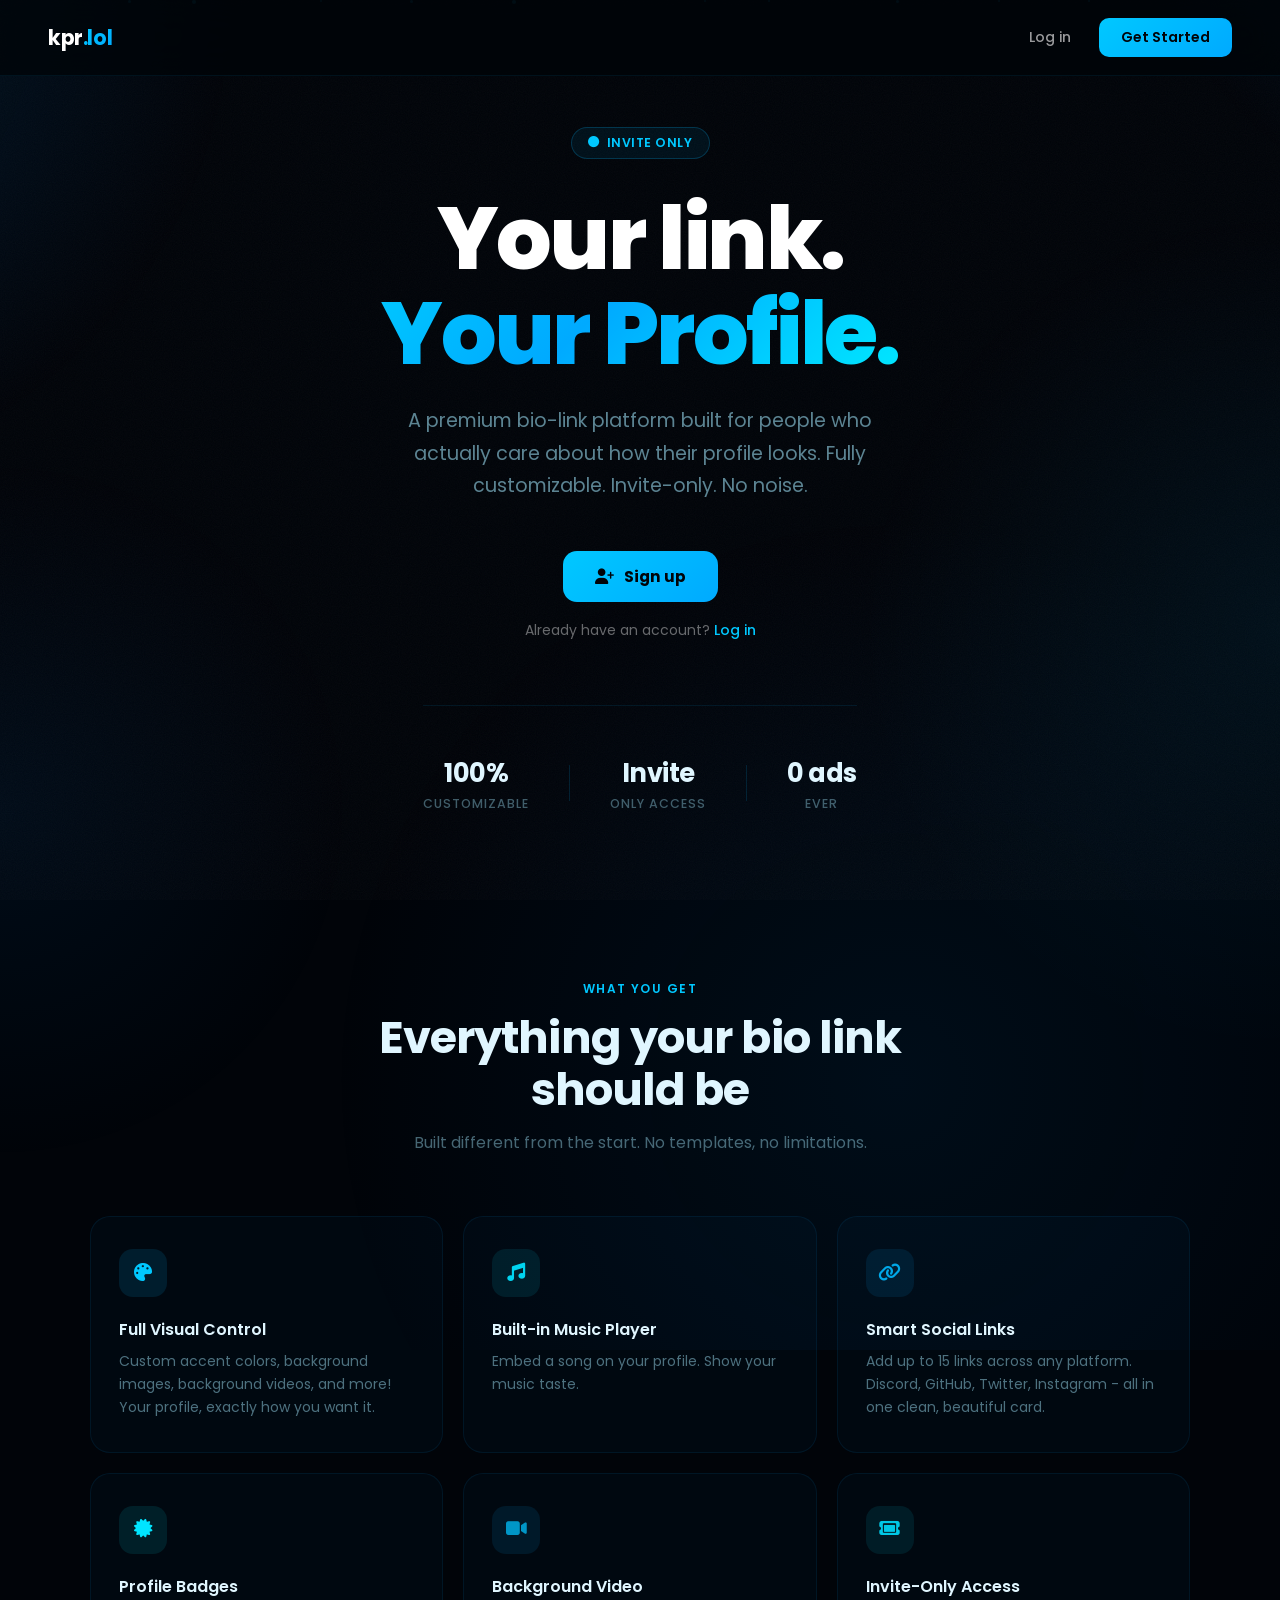
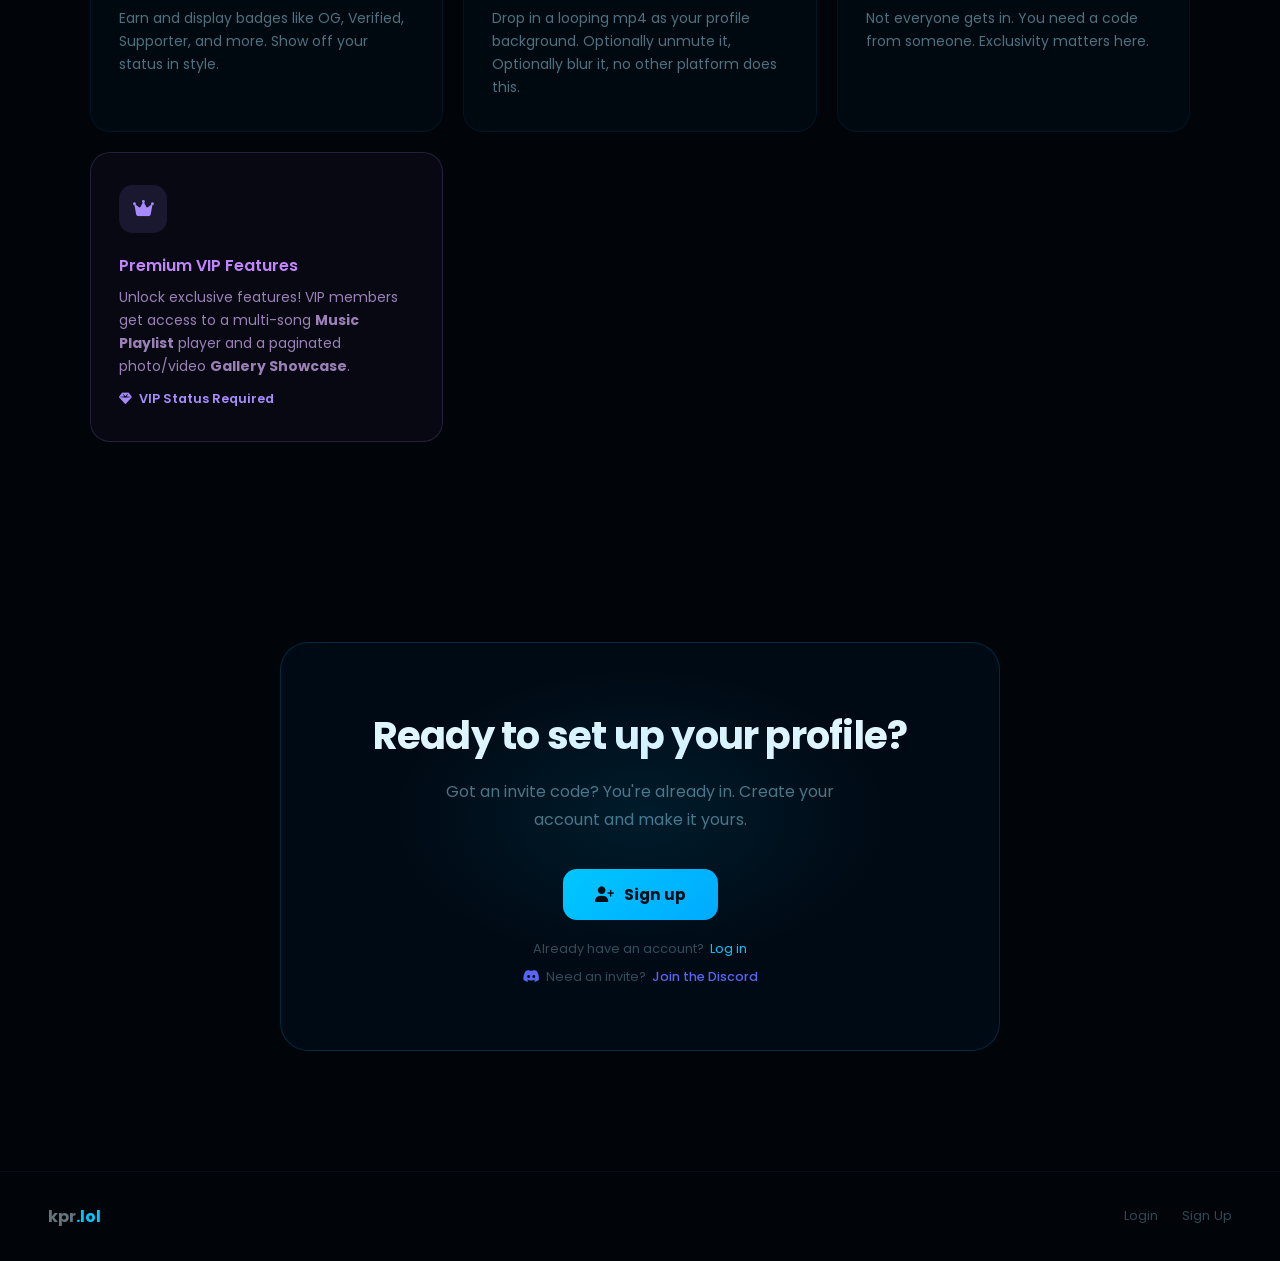
==== index.html @ 6170c0e1 "update frontend" ====
<!DOCTYPE html>
<html lang="en">
<head>
  <meta charset="UTF-8" />
  <meta name="viewport" content="width=device-width, initial-scale=1.0" />
  <title>kpr.lol — your link, your vibe</title>
  <meta name="description" content="kpr.lol — a premium invite-only bio-link platform. Your profile, your way." />
  <meta name="theme-color" content="#010409" />
  <meta property="og:title" content="kpr.lol — your link, your vibe" />
  <meta property="og:description" content="A premium invite-only bio-link platform. Your profile, your way." />
  <meta property="og:image" content="/signal.png" />
  <meta property="og:type" content="website" />
  <meta property="og:url" content="https://kpr.lol" />
  <meta name="twitter:card" content="summary_large_image" />

  <link rel="preconnect" href="https://fonts.googleapis.com" />
  <link rel="preconnect" href="https://fonts.gstatic.com" crossorigin />
  <link href="https://fonts.googleapis.com/css2?family=Poppins:wght@300;400;500;600;700;800&display=swap" rel="stylesheet" />
  <link rel="stylesheet" href="https://cdnjs.cloudflare.com/ajax/libs/font-awesome/6.5.0/css/all.min.css" />
  <link rel="icon" type="image/png" href="/favicon.png" />

  <style>
    *, *::before, *::after { margin: 0; padding: 0; box-sizing: border-box; }
    html { scroll-behavior: smooth; }

    body {
      font-family: 'Poppins', sans-serif;
      background: #010409;
      color: #9dc4d8;
      min-height: 100vh;
      overflow-x: hidden;
      -webkit-font-smoothing: antialiased;
    }

    /* ── BG ─────────────────────────────── */
    .bg-layer {
      position: fixed; inset: 0; z-index: 0; pointer-events: none;
    }
    .bg-layer::before {
      content: '';
      position: absolute; top: -50%; left: -50%; width: 200%; height: 200%;
      background:
        radial-gradient(ellipse 700px 700px at 15% 25%, rgba(0,80,140,0.28) 0%, transparent 70%),
        radial-gradient(ellipse 600px 600px at 85% 15%, rgba(0,120,200,0.18) 0%, transparent 70%),
        radial-gradient(ellipse 800px 800px at 60% 85%, rgba(0,50,90,0.20) 0%, transparent 70%),
        radial-gradient(ellipse 500px 500px at 5%  80%, rgba(0,160,220,0.10) 0%, transparent 70%);
      animation: meshDrift 20s ease-in-out infinite alternate;
    }
    .bg-layer::after {
      content: '';
      position: absolute; top: -50%; left: -50%; width: 200%; height: 200%;
      background:
        radial-gradient(ellipse 600px 600px at 75% 60%, rgba(0,180,255,0.07) 0%, transparent 70%),
        radial-gradient(ellipse 500px 500px at 25% 70%, rgba(0,100,180,0.09) 0%, transparent 70%);
      animation: meshDrift 25s ease-in-out infinite alternate-reverse;
    }
    @keyframes meshDrift {
      0%   { transform: translate(0,0) rotate(0deg); }
      33%  { transform: translate(3%,-2%) rotate(1deg); }
      66%  { transform: translate(-2%,3%) rotate(-1deg); }
      100% { transform: translate(1%,-1%) rotate(0.5deg); }
    }

    .bg-noise {
      position: fixed; inset: 0; z-index: 0; opacity: 0.035; pointer-events: none;
      background-image: url("data:image/svg+xml,%3Csvg viewBox='0 0 256 256' xmlns='http://www.w3.org/2000/svg'%3E%3Cfilter id='n'%3E%3CfeTurbulence type='fractalNoise' baseFrequency='0.9' numOctaves='4' stitchTiles='stitch'/%3E%3C/filter%3E%3Crect width='100%25' height='100%25' filter='url(%23n)'/%3E%3C/svg%3E");
      background-size: 256px 256px;
    }

    .particles { position: fixed; inset: 0; z-index: 0; pointer-events: none; overflow: hidden; }
    .particle {
      position: absolute; border-radius: 50%;
      background: rgba(0,200,255,0.4);
      animation: floatUp linear infinite;
    }
    .particle:nth-child(1)  { width:3px; height:3px; left:10%; animation-duration:18s; animation-delay:0s; }
    .particle:nth-child(2)  { width:2px; height:2px; left:25%; animation-duration:22s; animation-delay:-4s; }
    .particle:nth-child(3)  { width:4px; height:4px; left:40%; animation-duration:16s; animation-delay:-8s; }
    .particle:nth-child(4)  { width:2px; height:2px; left:55%; animation-duration:20s; animation-delay:-2s; }
    .particle:nth-child(5)  { width:3px; height:3px; left:70%; animation-duration:24s; animation-delay:-6s; }
    .particle:nth-child(6)  { width:2px; height:2px; left:85%; animation-duration:19s; animation-delay:-10s; }
    .particle:nth-child(7)  { width:4px; height:4px; left:15%; animation-duration:21s; animation-delay:-14s; }
    .particle:nth-child(8)  { width:2px; height:2px; left:60%; animation-duration:17s; animation-delay:-3s; }
    .particle:nth-child(9)  { width:3px; height:3px; left:32%; animation-duration:23s; animation-delay:-7s; }
    .particle:nth-child(10) { width:2px; height:2px; left:78%; animation-duration:26s; animation-delay:-11s; }
    @keyframes floatUp {
      0%   { transform:translateY(110vh) scale(0); opacity:0; }
      5%   { opacity:1; }
      95%  { opacity:1; }
      100% { transform:translateY(-10vh) scale(1.2); opacity:0; }
    }

    /* ── Nav ─────────────────────────────── */
    nav {
      position: fixed; top:0; left:0; right:0; z-index:100;
      display: flex; align-items: center; justify-content: space-between;
      padding: 18px 48px;
      background: rgba(1,4,9,0.75);
      backdrop-filter: blur(20px); -webkit-backdrop-filter: blur(20px);
      border-bottom: 1px solid rgba(0,180,255,0.08);
    }
    .nav-brand {
      font-size: 1.3rem; font-weight: 700; color: #fff;
      text-decoration: none; letter-spacing: -0.02em;
    }
    .nav-brand span {
      background: linear-gradient(135deg,#00c8ff,#0af);
      -webkit-background-clip: text; -webkit-text-fill-color: transparent; background-clip: text;
    }
    .nav-actions { display:flex; align-items:center; gap:12px; }
    .nav-link {
      font-size:0.875rem; font-weight:500; color:rgba(255,255,255,0.6);
      text-decoration:none; padding:8px 16px; border-radius:10px;
      transition:color 0.2s,background 0.2s;
    }
    .nav-link:hover { color:#fff; background:rgba(255,255,255,0.07); }
    .nav-btn {
      font-size:0.875rem; font-weight:600; color:#010409; text-decoration:none;
      padding:9px 22px; border-radius:10px;
      background:linear-gradient(135deg,#00c8ff,#0af);
      transition:opacity 0.15s;
    }
    .nav-btn:hover { opacity:0.8; }

    /* ── Hero ─────────────────────────────── */
    main { position:relative; z-index:1; }
    .hero {
      min-height: 100vh;
      display: flex; flex-direction: column; align-items: center; justify-content: center;
      text-align: center; padding: 120px 24px 80px;
    }
    .hero-badge {
      display:inline-flex; align-items:center; gap:8px;
      background:rgba(0,180,255,0.07); border:1px solid rgba(0,180,255,0.22);
      border-radius:100px; padding:6px 16px;
      font-size:0.78rem; font-weight:600; color:#00c8ff;
      letter-spacing:0.04em; text-transform:uppercase;
      margin-bottom:32px;
    }
    .hero-badge i { font-size:0.7rem; }

    .hero-title {
      font-size:clamp(2.8rem,7vw,5.5rem); font-weight:800; line-height:1.08;
      letter-spacing:-0.03em; color:#fff; margin-bottom:24px;
    }
    .hero-title .grad {
      background:linear-gradient(135deg,#00c8ff 0%,#0af 40%,#00eaff 100%);
      -webkit-background-clip:text; -webkit-text-fill-color:transparent; background-clip:text;
    }
    .hero-sub {
      font-size:clamp(1rem,2.5vw,1.2rem); color:rgba(140,200,220,0.65);
      max-width:540px; line-height:1.7; margin-bottom:48px;
    }
    .hero-actions {
      display:flex; align-items:center; gap:14px; flex-wrap:wrap; justify-content:center;
    }
    .btn-primary {
      display:inline-flex; align-items:center; gap:10px;
      font-family:'Poppins',sans-serif; font-size:0.95rem; font-weight:700;
      color:#010409; text-decoration:none; padding:14px 32px; border-radius:14px;
      background:linear-gradient(135deg,#00c8ff,#0af);
      transition:opacity 0.15s;
    }
    .btn-primary:hover { opacity:0.85; }
    .btn-secondary {
      display:inline-flex; align-items:center; gap:10px;
      font-family:'Poppins',sans-serif; font-size:0.95rem; font-weight:500;
      color:rgba(255,255,255,0.75); text-decoration:none; padding:14px 28px; border-radius:14px;
      background:rgba(255,255,255,0.06); border:1px solid rgba(255,255,255,0.1);
      transition:background 0.2s,color 0.2s,transform 0.2s;
    }
    .btn-secondary:hover { background:rgba(255,255,255,0.1); color:#fff; transform:translateY(-2px); }

    .hero-login-link {
      margin-top:18px;
      font-size:0.875rem;
      color:rgba(255,255,255,0.4);
    }
    .hero-login-link a {
      color:#00c8ff;
      text-decoration:none;
      font-weight:500;
      transition:color 0.2s;
    }
    .hero-login-link a:hover { color:#00eaff; }

    .hero-stats {
      display:flex; align-items:center; gap:40px;
      margin-top:64px; padding-top:48px;
      border-top:1px solid rgba(0,180,255,0.1);
    }
    .stat { text-align:center; }
    .stat-value { font-size:1.6rem; font-weight:700; color:#e0f6ff; letter-spacing:-0.02em; }
    .stat-label { font-size:0.78rem; color:rgba(140,200,220,0.45); margin-top:2px; font-weight:500; text-transform:uppercase; letter-spacing:0.08em; }
    .stat-sep { width:1px; height:36px; background:rgba(0,180,255,0.15); }

    /* ── Features ─────────────────────────── */
    .features { padding:80px 24px 120px; }
    .section-label { text-align:center; font-size:0.75rem; font-weight:600; color:#00c8ff; letter-spacing:0.12em; text-transform:uppercase; margin-bottom:14px; }
    .section-title { text-align:center; font-size:clamp(1.8rem,4vw,2.8rem); font-weight:700; color:#e0f6ff; letter-spacing:-0.02em; margin-bottom:14px; line-height:1.15; }
    .section-sub { text-align:center; font-size:1rem; color:rgba(140,200,220,0.5); max-width:480px; margin:0 auto 60px; line-height:1.7; }
    .features-grid { display:grid; grid-template-columns:repeat(auto-fit,minmax(280px,1fr)); gap:20px; max-width:1100px; margin:0 auto; }
    .feature-card {
      background:rgba(0,120,200,0.04); border:1px solid rgba(0,150,220,0.1);
      border-radius:20px; padding:32px 28px;
      transition:background 0.25s,border-color 0.25s,transform 0.25s;
      position:relative; overflow:hidden;
    }
    .feature-card::before {
      content:''; position:absolute; top:0; left:0; right:0; height:1px;
      background:linear-gradient(90deg,transparent,rgba(0,200,255,0.3),transparent);
      opacity:0; transition:opacity 0.3s;
    }
    .feature-card:hover { background:rgba(0,150,220,0.08); border-color:rgba(0,200,255,0.2); transform:translateY(-4px); }
    .feature-card:hover::before { opacity:1; }
    .feature-icon { width:48px; height:48px; border-radius:14px; display:flex; align-items:center; justify-content:center; font-size:1.15rem; margin-bottom:20px; }
    .feature-title { font-size:1rem; font-weight:600; color:#fff; margin-bottom:8px; }
    .feature-title { font-size:1rem; font-weight:600; color:#e0f6ff; margin-bottom:8px; }
    .feature-desc { font-size:0.875rem; color:rgba(140,200,220,0.55); line-height:1.65; }

    /* VIP Card styling */
    .feature-card.vip-card {
      background: rgba(167,139,250,0.04);
      border-color: rgba(167,139,250,0.18);
    }
    .feature-card.vip-card::before {
      background: linear-gradient(90deg,transparent,rgba(167,139,250,0.4),transparent);
    }
    .feature-card.vip-card:hover {
      background: rgba(167,139,250,0.08);
      border-color: rgba(167,139,250,0.35);
    }

    /* ── CTA ──────────────────────────────── */
    .cta-section { padding:80px 24px 120px; }
    .cta-card {
      max-width:720px; margin:0 auto;
      background:rgba(0,120,200,0.06); border:1px solid rgba(0,180,255,0.18);
      border-radius:28px; padding:64px 48px; text-align:center; position:relative; overflow:hidden;
    }
    .cta-glow {
      position:absolute; top:50%; left:50%; transform:translate(-50%,-60%);
      width:500px; height:300px;
      background:radial-gradient(ellipse,rgba(0,180,255,0.10) 0%,transparent 70%);
      pointer-events:none;
    }
    .cta-title { font-size:clamp(1.6rem,4vw,2.4rem); font-weight:700; color:#e0f6ff; margin-bottom:14px; letter-spacing:-0.02em; }
    .cta-sub { font-size:1rem; color:rgba(140,200,220,0.55); line-height:1.7; margin-bottom:36px; max-width:420px; margin-left:auto; margin-right:auto; }
    .cta-actions { display:flex; gap:12px; justify-content:center; flex-wrap:wrap; }
    .cta-note { margin-top:20px; font-size:0.8rem; color:rgba(140,200,220,0.35); display:flex; align-items:center; justify-content:center; gap:6px; }

    /* ── Footer ───────────────────────────── */
    footer {
      position:relative; z-index:1;
      border-top:1px solid rgba(0,180,255,0.08); padding:32px 48px;
      display:flex; align-items:center; justify-content:space-between; flex-wrap:wrap; gap:16px;
    }
    .footer-brand { font-size:1rem; font-weight:700; color:rgba(200,230,240,0.5); text-decoration:none; }
    .footer-brand span { color:#00c8ff; }
    .footer-links { display:flex; gap:24px; }
    .footer-links a { font-size:0.82rem; color:rgba(140,200,220,0.35); text-decoration:none; transition:color 0.2s; }
    .footer-links a:hover { color:#00c8ff; }

    /* ── Animations ───────────────────────── */
    .animate-in { opacity:1; transform:none; }
    .animate-in.visible { opacity:1; transform:none; }

    /* ── Responsive ───────────────────────── */
    @media (max-width:640px) {
      nav { padding:16px 20px; }
      .nav-brand { font-size:1.1rem; }
      .hero-stats { gap:24px; }
      .cta-card { padding:40px 24px; }
      footer { padding:24px 20px; }
    }
    @media (max-width:480px) {
      .hero-stats { flex-direction:column; gap:16px; }
      .stat-sep { width:60px; height:1px; }
    }
  </style>
  <link rel="icon" type="image/png" href="/favicon.png" />
</head>
<body>

  <div class="bg-layer"></div>
  <div class="bg-noise"></div>
  <div class="particles">
    <div class="particle"></div><div class="particle"></div><div class="particle"></div>
    <div class="particle"></div><div class="particle"></div><div class="particle"></div>
    <div class="particle"></div><div class="particle"></div><div class="particle"></div>
    <div class="particle"></div>
  </div>

  <nav>
    <a href="/" class="nav-brand">kpr<span>.lol</span></a>
    <div class="nav-actions">
      <a href="/login" class="nav-link" id="nav-login">Log in</a>
      <a href="/signup" class="nav-btn" id="nav-signup">Get Started</a>
    </div>
  </nav>

  <main>
    <!-- Hero -->
    <section class="hero">
      <div class="hero-badge">
        <i class="fas fa-circle"></i>
        Invite only
      </div>

      <h1 class="hero-title">
        Your link.<br/>
        <span class="grad">Your Profile.</span>
      </h1>

      <p class="hero-sub">
        A premium bio-link platform built for people who actually care about how their profile looks. Fully customizable. Invite-only. No noise.
      </p>

      <div class="hero-actions">
        <a href="/signup" class="btn-primary" id="hero-cta-main">
          <i class="fas fa-user-plus"></i>
          Sign up
        </a>
      </div>
      <p class="hero-login-link">Already have an account? <a href="/login" id="hero-cta-sub">Log in</a></p>

      <div class="hero-stats">
        <div class="stat">
          <div class="stat-value">100%</div>
          <div class="stat-label">Customizable</div>
        </div>
        <div class="stat-sep"></div>
        <div class="stat">
          <div class="stat-value">Invite</div>
          <div class="stat-label">Only access</div>
        </div>
        <div class="stat-sep"></div>
        <div class="stat">
          <div class="stat-value">0 ads</div>
          <div class="stat-label">Ever</div>
        </div>
      </div>
    </section>

    <!-- Features -->
    <section class="features">
      <p class="section-label animate-in">What you get</p>
      <h2 class="section-title animate-in">Everything your bio link<br/>should be</h2>
      <p class="section-sub animate-in">Built different from the start. No templates, no limitations.</p>

      <div class="features-grid">
        <div class="feature-card animate-in">
          <div class="feature-icon" style="background:rgba(0,180,255,0.12);">
            <i class="fas fa-palette" style="color:#00c8ff;"></i>
          </div>
          <div class="feature-title">Full Visual Control</div>
          <div class="feature-desc">Custom accent colors, background images, background videos, and more! Your profile, exactly how you want it.</div>
        </div>

        <div class="feature-card animate-in">
          <div class="feature-icon" style="background:rgba(0,210,240,0.10);">
            <i class="fas fa-music" style="color:#00d4f0;"></i>
          </div>
          <div class="feature-title">Built-in Music Player</div>
          <div class="feature-desc">Embed a song on your profile. Show your music taste.</div>
        </div>

        <div class="feature-card animate-in">
          <div class="feature-icon" style="background:rgba(0,150,220,0.12);">
            <i class="fas fa-link" style="color:#00a8e8;"></i>
          </div>
          <div class="feature-title">Smart Social Links</div>
          <div class="feature-desc">Add up to 15 links across any platform. Discord, GitHub, Twitter, Instagram - all in one clean, beautiful card.</div>
        </div>

        <div class="feature-card animate-in">
          <div class="feature-icon" style="background:rgba(0,230,255,0.10);">
            <i class="fas fa-certificate" style="color:#00e5ff;"></i>
          </div>
          <div class="feature-title">Profile Badges</div>
          <div class="feature-desc">Earn and display badges like OG, Verified, Supporter, and more. Show off your status in style.</div>
        </div>

        <div class="feature-card animate-in">
          <div class="feature-icon" style="background:rgba(0,120,180,0.15);">
            <i class="fas fa-video" style="color:#0096c7;"></i>
          </div>
          <div class="feature-title">Background Video</div>
          <div class="feature-desc">Drop in a looping mp4 as your profile background. Optionally unmute it, Optionally blur it, no other platform does this.</div>
        </div>

        <div class="feature-card animate-in">
          <div class="feature-icon" style="background:rgba(0,200,230,0.10);">
            <i class="fas fa-ticket" style="color:#00c8e6;"></i>
          </div>
          <div class="feature-title">Invite-Only Access</div>
          <div class="feature-desc">Not everyone gets in. You need a code from someone. Exclusivity matters here.</div>
        </div>

        <div class="feature-card animate-in vip-card">
          <div class="feature-icon" style="background:rgba(167,139,250,0.12);">
            <i class="fas fa-crown" style="color:#a78bfa;"></i>
          </div>
          <div class="feature-title" style="color:#c084fc;">Premium VIP Features</div>
          <div class="feature-desc" style="color:rgba(216,180,254,0.7);">Unlock exclusive features! VIP members get access to a multi-song <strong>Music Playlist</strong> player and a paginated photo/video <strong>Gallery Showcase</strong>. <span style="color:#a78bfa; font-weight:600; display:block; margin-top:10px; font-size:0.8rem;"><i class="fas fa-gem" style="margin-right:4px;"></i> VIP Status Required</span></div>
        </div>
      </div>
    </section>

    <!-- CTA -->
    <section class="cta-section">
      <div class="cta-card animate-in">
        <div class="cta-glow"></div>
        <h2 class="cta-title">Ready to set up your profile?</h2>
        <p class="cta-sub">Got an invite code? You're already in. Create your account and make it yours.</p>
        <div class="cta-actions">
          <a href="/signup" class="btn-primary" id="cta-main">
            <i class="fas fa-user-plus"></i>
            Sign up
          </a>
        </div>
        <p class="cta-note" id="cta-sub-note">
          Already have an account? <a href="/login" id="cta-sub" style="color:#00c8ff;text-decoration:none;">Log in</a>
        </p>
        <p class="cta-note" style="margin-top:10px;">
          <i class="fab fa-discord" style="color:#5865f2;font-size:0.85rem;"></i>
          Need an invite? <a href="https://dsc.gg/kprlol" target="_blank" rel="noopener" style="color:#5865f2;text-decoration:none;font-weight:500;transition:opacity 0.2s;" onmouseover="this.style.opacity='0.75'" onmouseout="this.style.opacity='1'">Join the Discord</a>
        </p>
      </div>
    </section>
  </main>

  <footer>
    <a href="/" class="footer-brand">kpr<span>.lol</span></a>
    <div class="footer-links">
      <a href="/login">Login</a>
      <a href="/signup">Sign Up</a>
    </div>
  </footer>

  <script src="api.js"></script>
  <script>
    // If already logged in, update nav to point to dashboard
    if (typeof API !== 'undefined' && API.isLoggedIn()) {
      document.getElementById('nav-login').style.display = 'none';
      document.getElementById('nav-signup').textContent = 'Go to Dashboard';
      document.getElementById('nav-signup').href = '/dashboard';
    }

    // Scroll-in animation
    const observer = new IntersectionObserver((entries) => {
      entries.forEach((entry, i) => {
        if (entry.isIntersecting) {
          setTimeout(() => entry.target.classList.add('visible'), i * 80);
          observer.unobserve(entry.target);
        }
      });
    }, { threshold: 0.12 });

    document.querySelectorAll('.animate-in').forEach(el => observer.observe(el));
  </script>

</body>
</html>
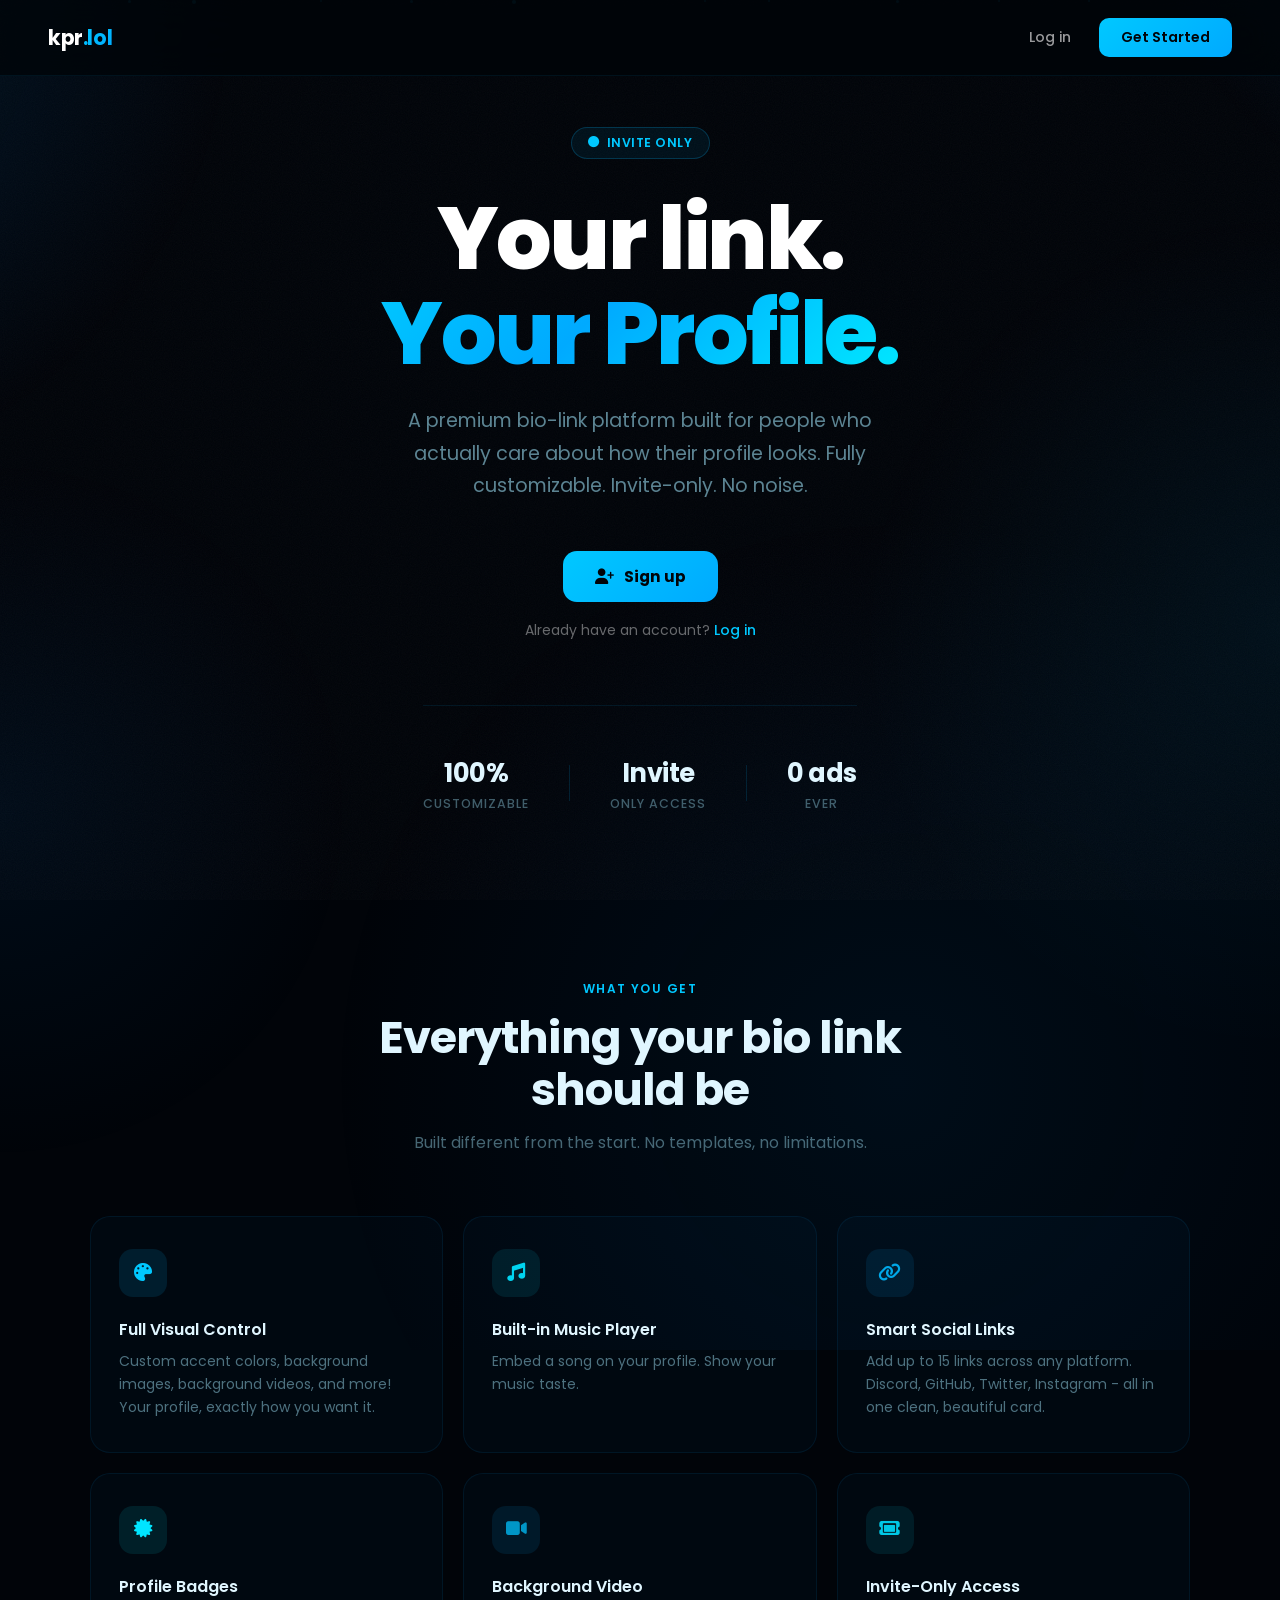
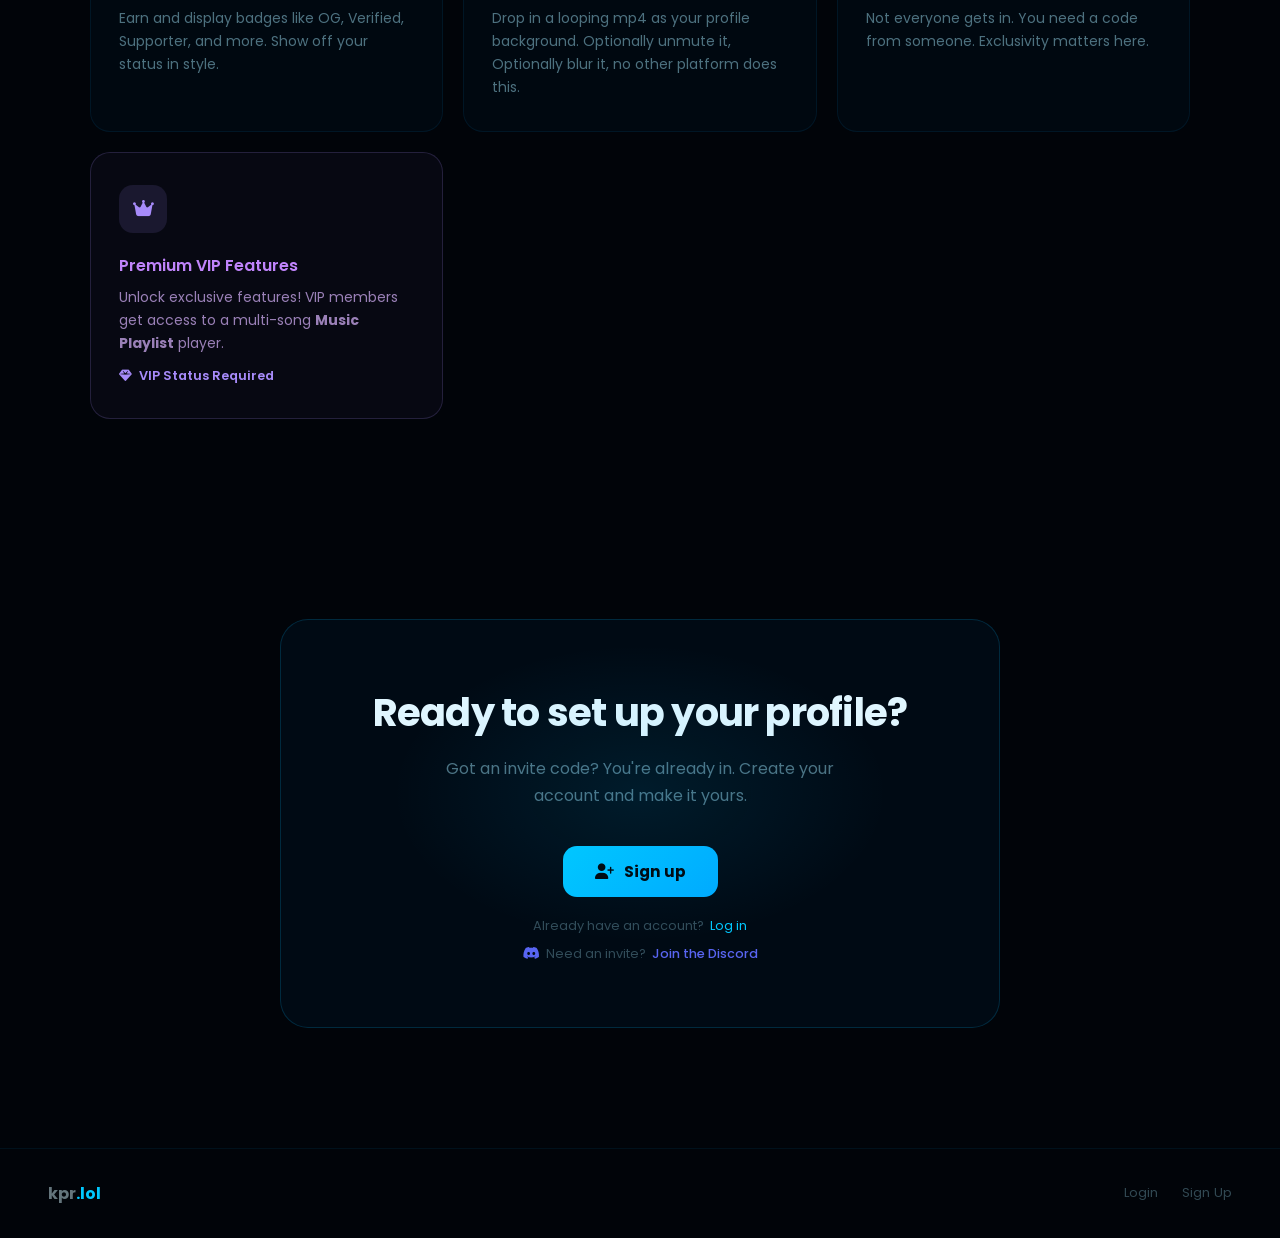
==== commit 4da995ca: "si" ====
--- a/index.html
+++ b/index.html
@@ -402,7 +402,7 @@
             <i class="fas fa-crown" style="color:#a78bfa;"></i>
           </div>
           <div class="feature-title" style="color:#c084fc;">Premium VIP Features</div>
-          <div class="feature-desc" style="color:rgba(216,180,254,0.7);">Unlock exclusive features! VIP members get access to a multi-song <strong>Music Playlist</strong> player and a paginated photo/video <strong>Gallery Showcase</strong>. <span style="color:#a78bfa; font-weight:600; display:block; margin-top:10px; font-size:0.8rem;"><i class="fas fa-gem" style="margin-right:4px;"></i> VIP Status Required</span></div>
+          <div class="feature-desc" style="color:rgba(216,180,254,0.7);">Unlock exclusive features! VIP members get access to a multi-song <strong>Music Playlist</strong> player. <span style="color:#a78bfa; font-weight:600; display:block; margin-top:10px; font-size:0.8rem;"><i class="fas fa-gem" style="margin-right:4px;"></i> VIP Status Required</span></div>
         </div>
       </div>
     </section>
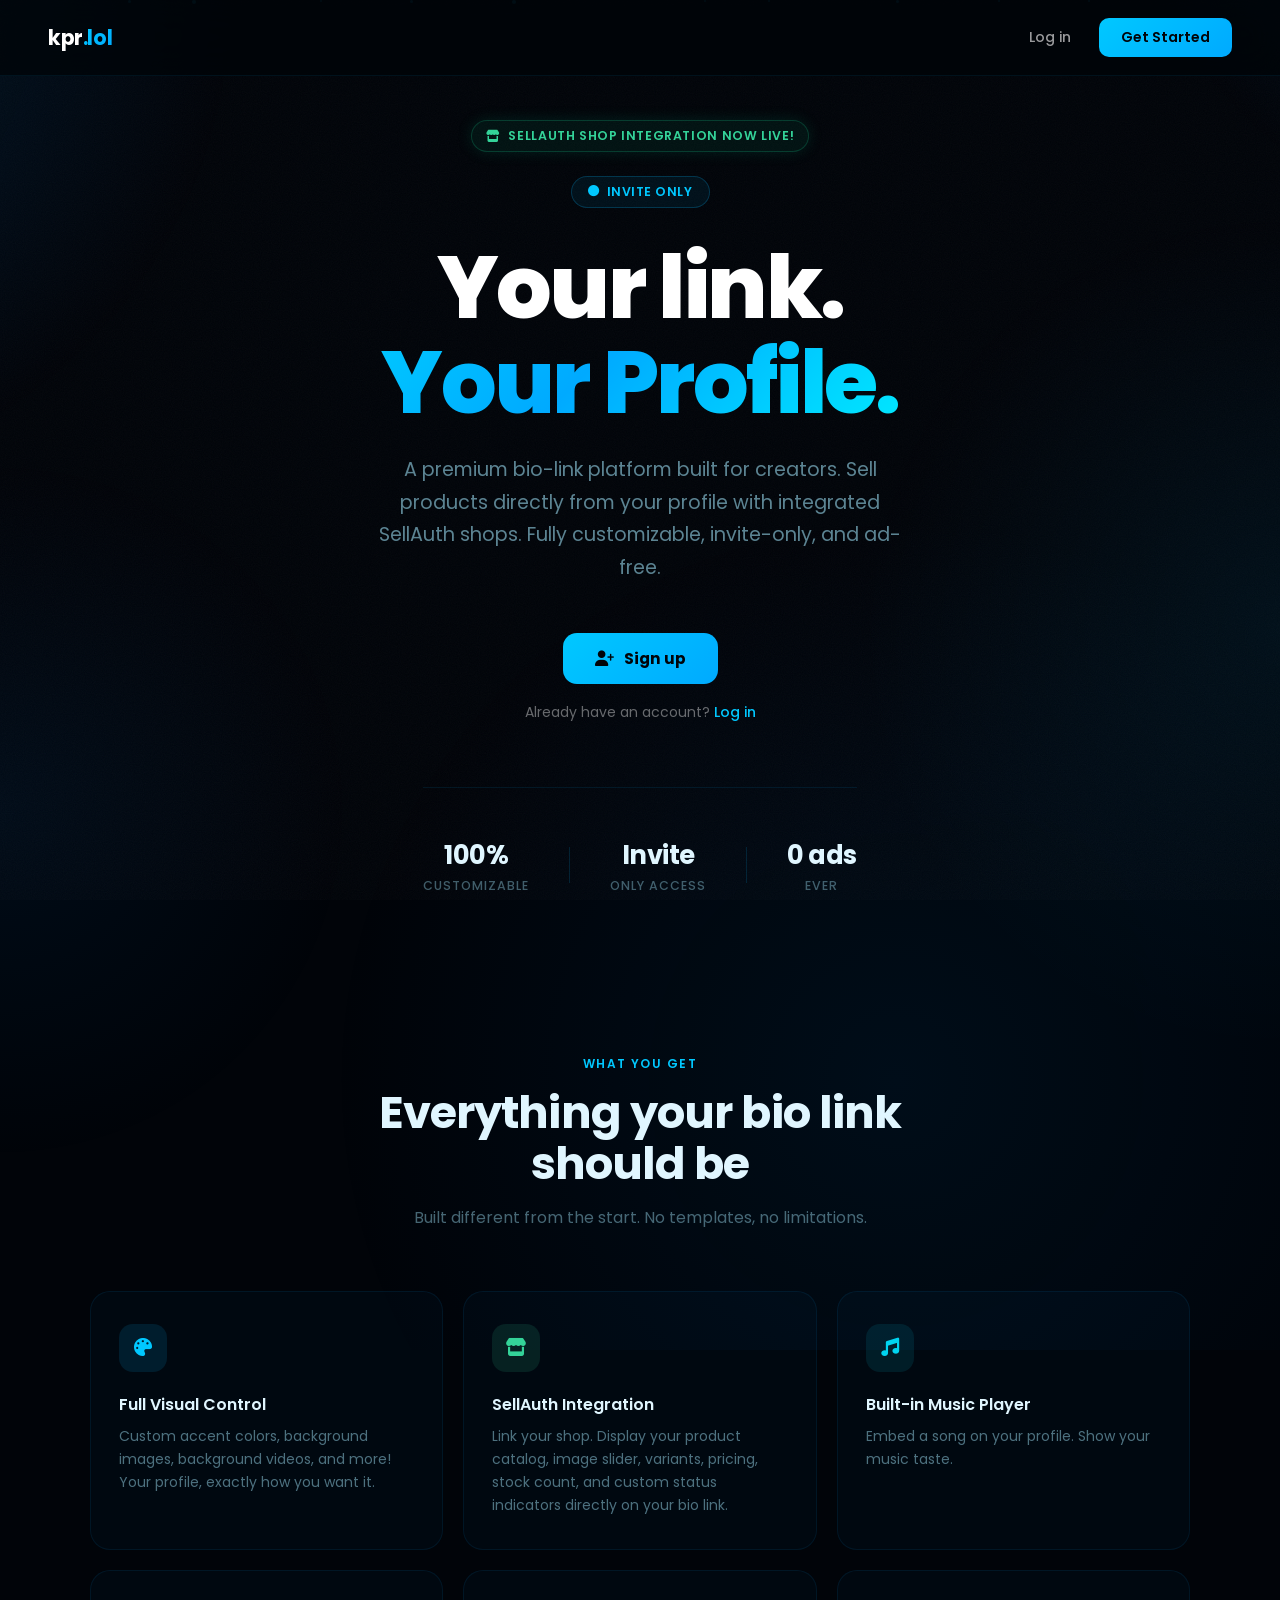
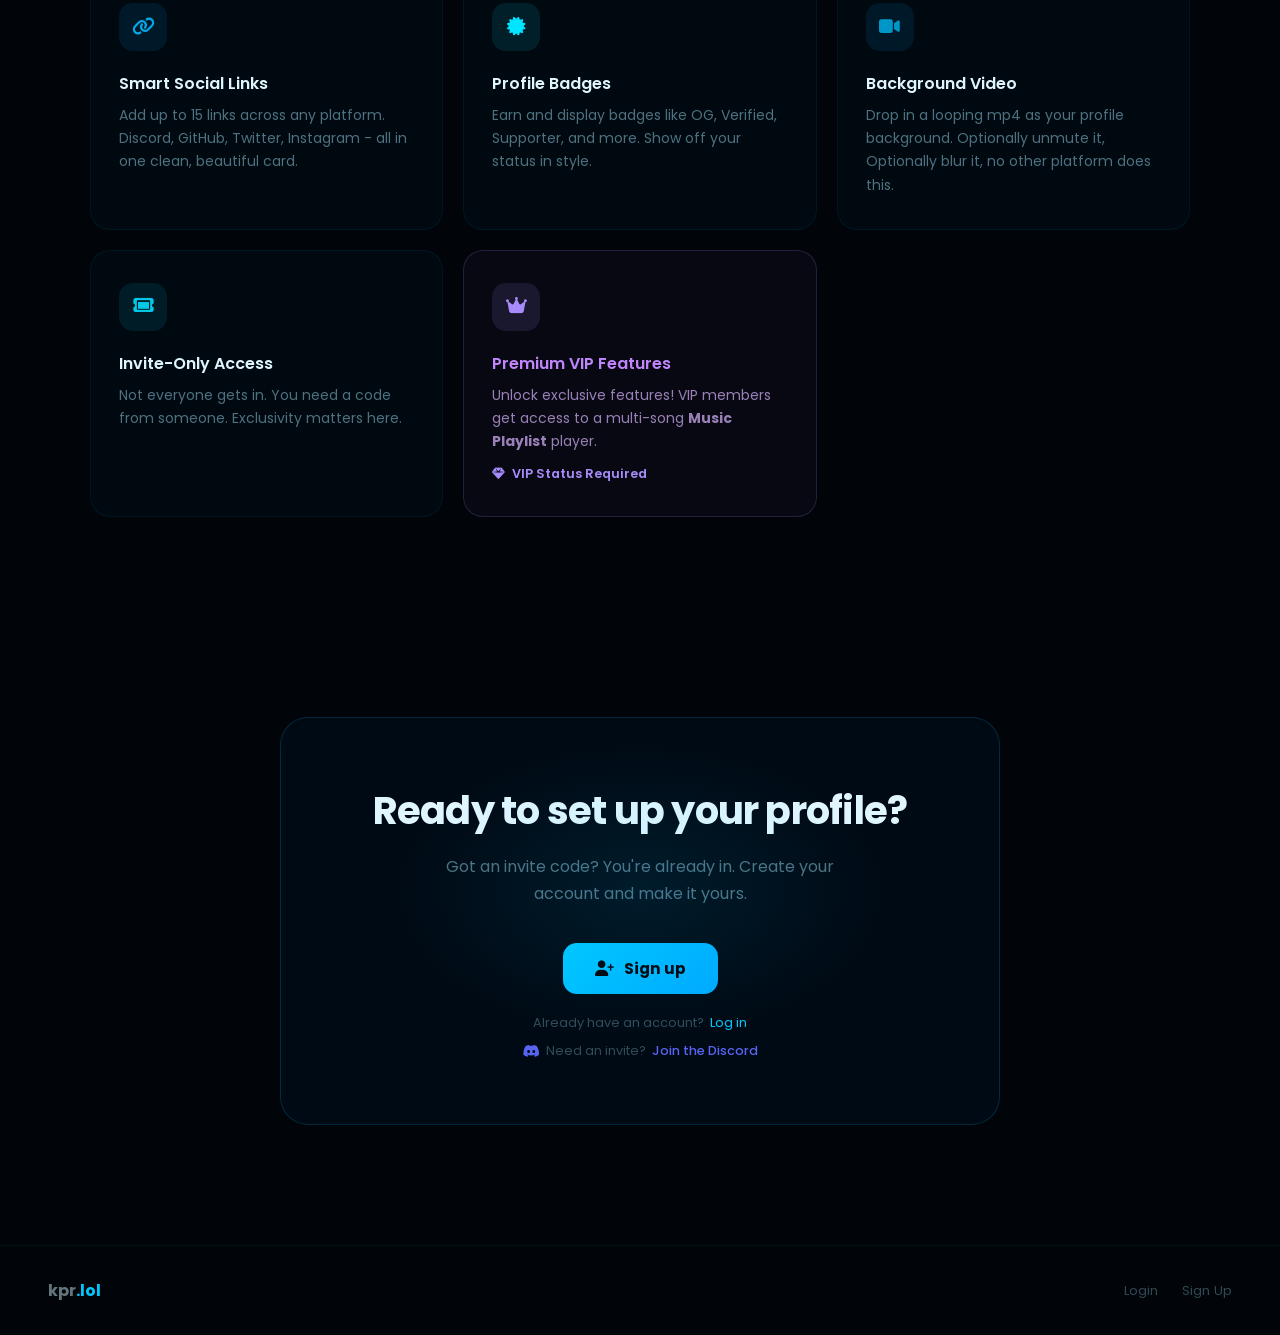
==== commit e8469480: "si" ====
--- a/index.html
+++ b/index.html
@@ -302,6 +302,11 @@
   <main>
     <!-- Hero -->
     <section class="hero">
+      <div style="margin-bottom: 24px; display: inline-flex; align-items: center; gap: 8px; background: rgba(16, 185, 129, 0.08); border: 1px solid rgba(16, 185, 129, 0.25); border-radius: 100px; padding: 6px 14px; font-size: 0.78rem; font-weight: 600; color: #34d399; text-transform: uppercase; letter-spacing: 0.05em; box-shadow: 0 0 15px rgba(16, 185, 129, 0.15);">
+        <i class="fas fa-store" style="font-size: 0.75rem; color: #34d399;"></i>
+        SellAuth shop integration now live!
+      </div>
+
       <div class="hero-badge">
         <i class="fas fa-circle"></i>
         Invite only
@@ -313,7 +318,7 @@
       </h1>
 
       <p class="hero-sub">
-        A premium bio-link platform built for people who actually care about how their profile looks. Fully customizable. Invite-only. No noise.
+        A premium bio-link platform built for creators. Sell products directly from your profile with integrated SellAuth shops. Fully customizable, invite-only, and ad-free.
       </p>
 
       <div class="hero-actions">
@@ -355,6 +360,14 @@
           </div>
           <div class="feature-title">Full Visual Control</div>
           <div class="feature-desc">Custom accent colors, background images, background videos, and more! Your profile, exactly how you want it.</div>
+        </div>
+
+        <div class="feature-card animate-in">
+          <div class="feature-icon" style="background:rgba(52,211,153,0.12);">
+            <i class="fas fa-store" style="color:#34d399;"></i>
+          </div>
+          <div class="feature-title">SellAuth Integration</div>
+          <div class="feature-desc">Link your shop. Display your product catalog, image slider, variants, pricing, stock count, and custom status indicators directly on your bio link.</div>
         </div>
 
         <div class="feature-card animate-in">
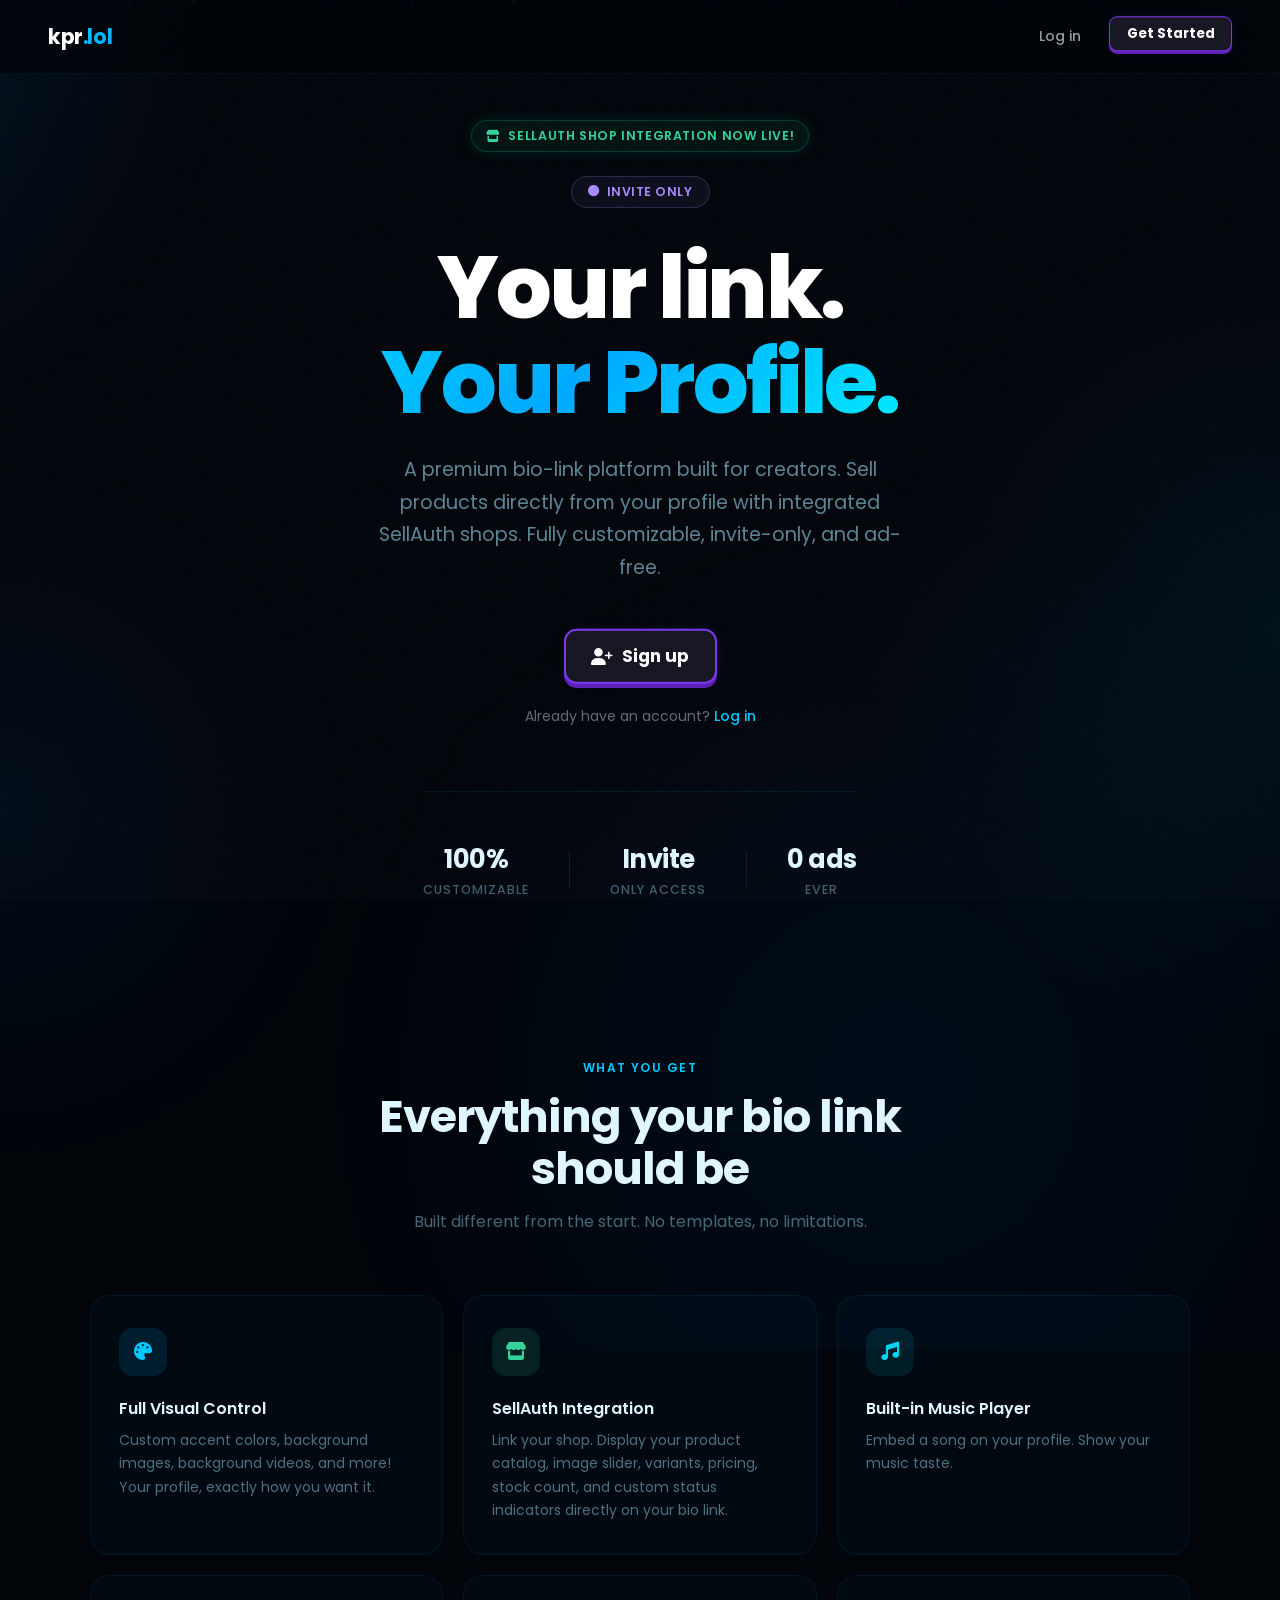
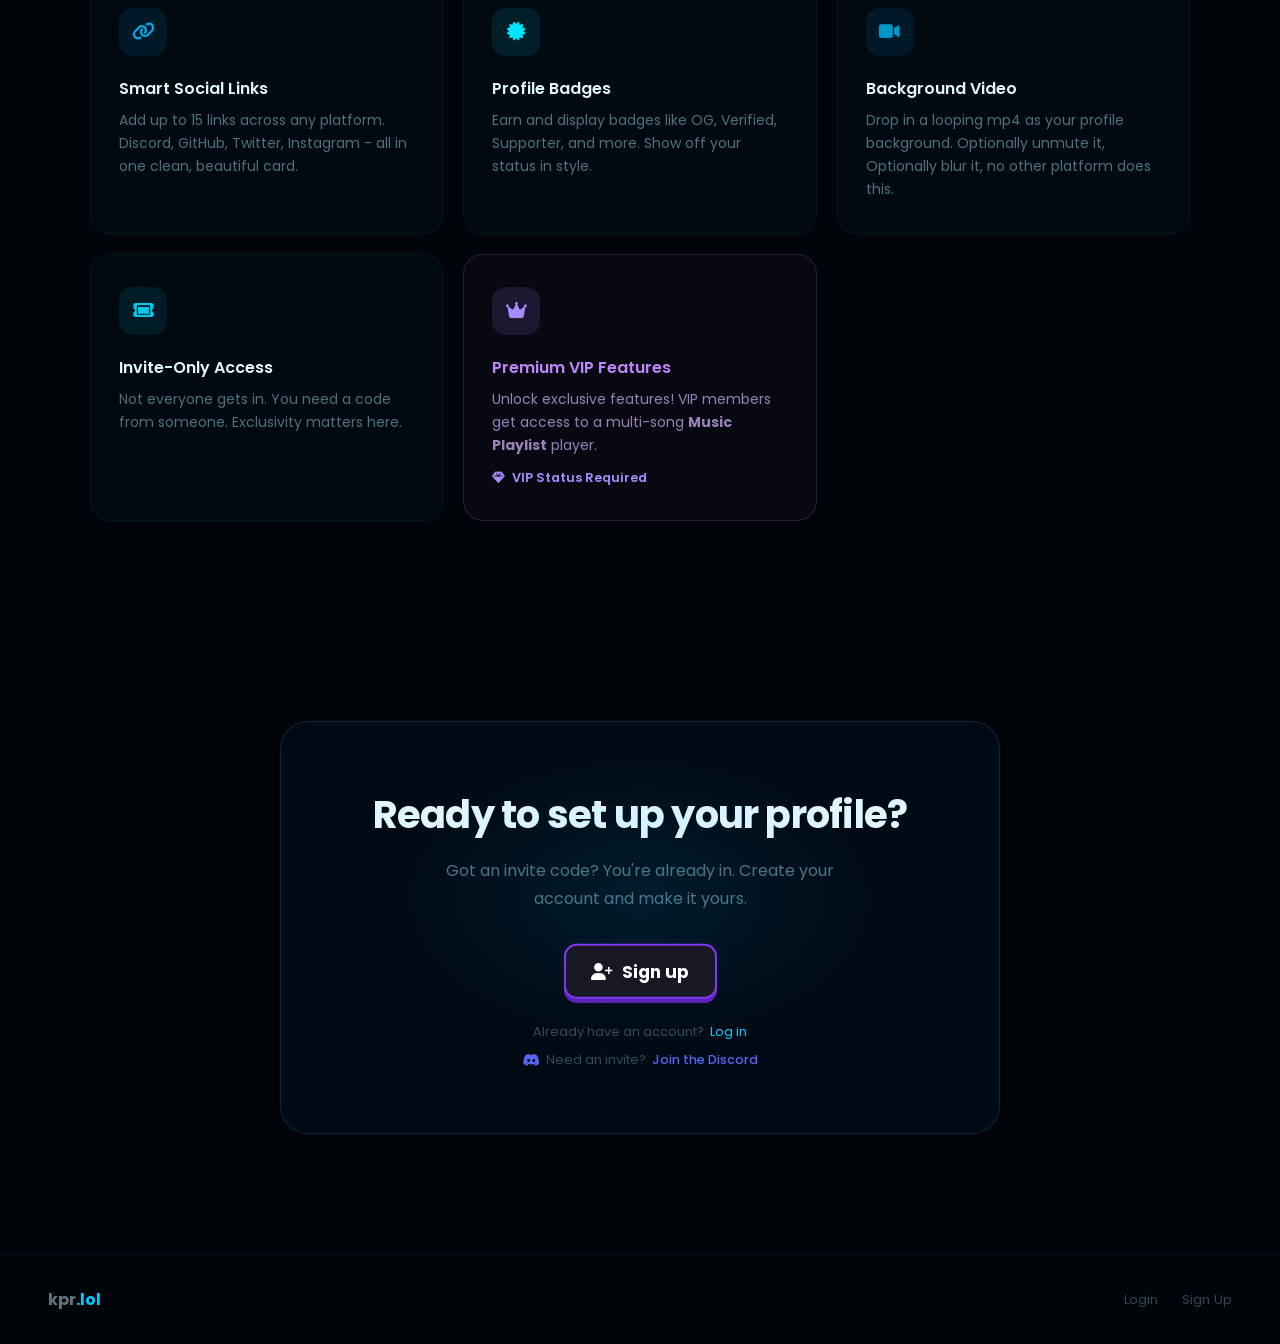
==== commit 13fc3803: "si" ====
--- a/index.html
+++ b/index.html
@@ -115,12 +115,44 @@
     }
     .nav-link:hover { color:#fff; background:rgba(255,255,255,0.07); }
     .nav-btn {
-      font-size:0.875rem; font-weight:600; color:#010409; text-decoration:none;
-      padding:9px 22px; border-radius:10px;
-      background:linear-gradient(135deg,#00c8ff,#0af);
-      transition:opacity 0.15s;
-    }
-    .nav-btn:hover { opacity:0.8; }
+      display: inline-block !important;
+      position: relative !important;
+      text-decoration: none !important;
+      font-family: 'Poppins', sans-serif !important;
+      font-size: 0.85rem !important;
+      font-weight: 700 !important;
+      border: none !important;
+      cursor: pointer !important;
+      background: #5b21b6 !important;
+      border-radius: 0.6em !important;
+      padding: 0 !important;
+      transition: none !important;
+    }
+
+    .nav-btn .button_top {
+      display: flex !important;
+      align-items: center !important;
+      gap: 6px !important;
+      box-sizing: border-box !important;
+      border: 1.5px solid #7c3aed !important;
+      border-radius: 0.6em !important;
+      padding: 0.5em 1.2em !important;
+      background: #181824 !important;
+      color: #fff !important;
+      transform: translateY(-0.2em) !important;
+      transition: transform 0.1s ease !important;
+      box-shadow: 0 0 8px rgba(124, 58, 237, 0.12) !important;
+    }
+
+    .nav-btn:hover .button_top {
+      transform: translateY(-0.28em) !important;
+      box-shadow: 0 0 12px rgba(124, 58, 237, 0.25) !important;
+    }
+
+    .nav-btn:active .button_top {
+      transform: translateY(0) !important;
+      box-shadow: none !important;
+    }
 
     /* ── Hero ─────────────────────────────── */
     main { position:relative; z-index:1; }
@@ -131,9 +163,9 @@
     }
     .hero-badge {
       display:inline-flex; align-items:center; gap:8px;
-      background:rgba(0,180,255,0.07); border:1px solid rgba(0,180,255,0.22);
+      background:rgba(167,139,250,0.07); border:1px solid rgba(167,139,250,0.22);
       border-radius:100px; padding:6px 16px;
-      font-size:0.78rem; font-weight:600; color:#00c8ff;
+      font-size:0.78rem; font-weight:600; color:#a78bfa;
       letter-spacing:0.04em; text-transform:uppercase;
       margin-bottom:32px;
     }
@@ -155,13 +187,44 @@
       display:flex; align-items:center; gap:14px; flex-wrap:wrap; justify-content:center;
     }
     .btn-primary {
-      display:inline-flex; align-items:center; gap:10px;
-      font-family:'Poppins',sans-serif; font-size:0.95rem; font-weight:700;
-      color:#010409; text-decoration:none; padding:14px 32px; border-radius:14px;
-      background:linear-gradient(135deg,#00c8ff,#0af);
-      transition:opacity 0.15s;
-    }
-    .btn-primary:hover { opacity:0.85; }
+      display: inline-block !important;
+      position: relative !important;
+      text-decoration: none !important;
+      font-family: 'Poppins', sans-serif !important;
+      font-size: 17px !important;
+      font-weight: 700 !important;
+      border: none !important;
+      cursor: pointer !important;
+      background: #5b21b6 !important;
+      border-radius: 0.75em !important;
+      padding: 0 !important;
+      transition: none !important;
+    }
+
+    .btn-primary .button_top {
+      display: flex !important;
+      align-items: center !important;
+      gap: 10px !important;
+      box-sizing: border-box !important;
+      border: 2px solid #7c3aed !important;
+      border-radius: 0.75em !important;
+      padding: 0.75em 1.5em !important;
+      background: #181824 !important;
+      color: #fff !important;
+      transform: translateY(-0.25em) !important;
+      transition: transform 0.1s ease !important;
+      box-shadow: 0 0 10px rgba(124, 58, 237, 0.15) !important;
+    }
+
+    .btn-primary:hover .button_top {
+      transform: translateY(-0.38em) !important;
+      box-shadow: 0 0 15px rgba(124, 58, 237, 0.3) !important;
+    }
+
+    .btn-primary:active .button_top {
+      transform: translateY(0) !important;
+      box-shadow: none !important;
+    }
     .btn-secondary {
       display:inline-flex; align-items:center; gap:10px;
       font-family:'Poppins',sans-serif; font-size:0.95rem; font-weight:500;
@@ -295,7 +358,9 @@
     <a href="/" class="nav-brand">kpr<span>.lol</span></a>
     <div class="nav-actions">
       <a href="/login" class="nav-link" id="nav-login">Log in</a>
-      <a href="/signup" class="nav-btn" id="nav-signup">Get Started</a>
+      <a href="/signup" class="nav-btn" id="nav-signup">
+        <span class="button_top">Get Started</span>
+      </a>
     </div>
   </nav>
 
@@ -323,8 +388,10 @@
 
       <div class="hero-actions">
         <a href="/signup" class="btn-primary" id="hero-cta-main">
-          <i class="fas fa-user-plus"></i>
-          Sign up
+          <span class="button_top">
+            <i class="fas fa-user-plus"></i>
+            Sign up
+          </span>
         </a>
       </div>
       <p class="hero-login-link">Already have an account? <a href="/login" id="hero-cta-sub">Log in</a></p>
@@ -428,8 +495,10 @@
         <p class="cta-sub">Got an invite code? You're already in. Create your account and make it yours.</p>
         <div class="cta-actions">
           <a href="/signup" class="btn-primary" id="cta-main">
-            <i class="fas fa-user-plus"></i>
-            Sign up
+            <span class="button_top">
+              <i class="fas fa-user-plus"></i>
+              Sign up
+            </span>
           </a>
         </div>
         <p class="cta-note" id="cta-sub-note">
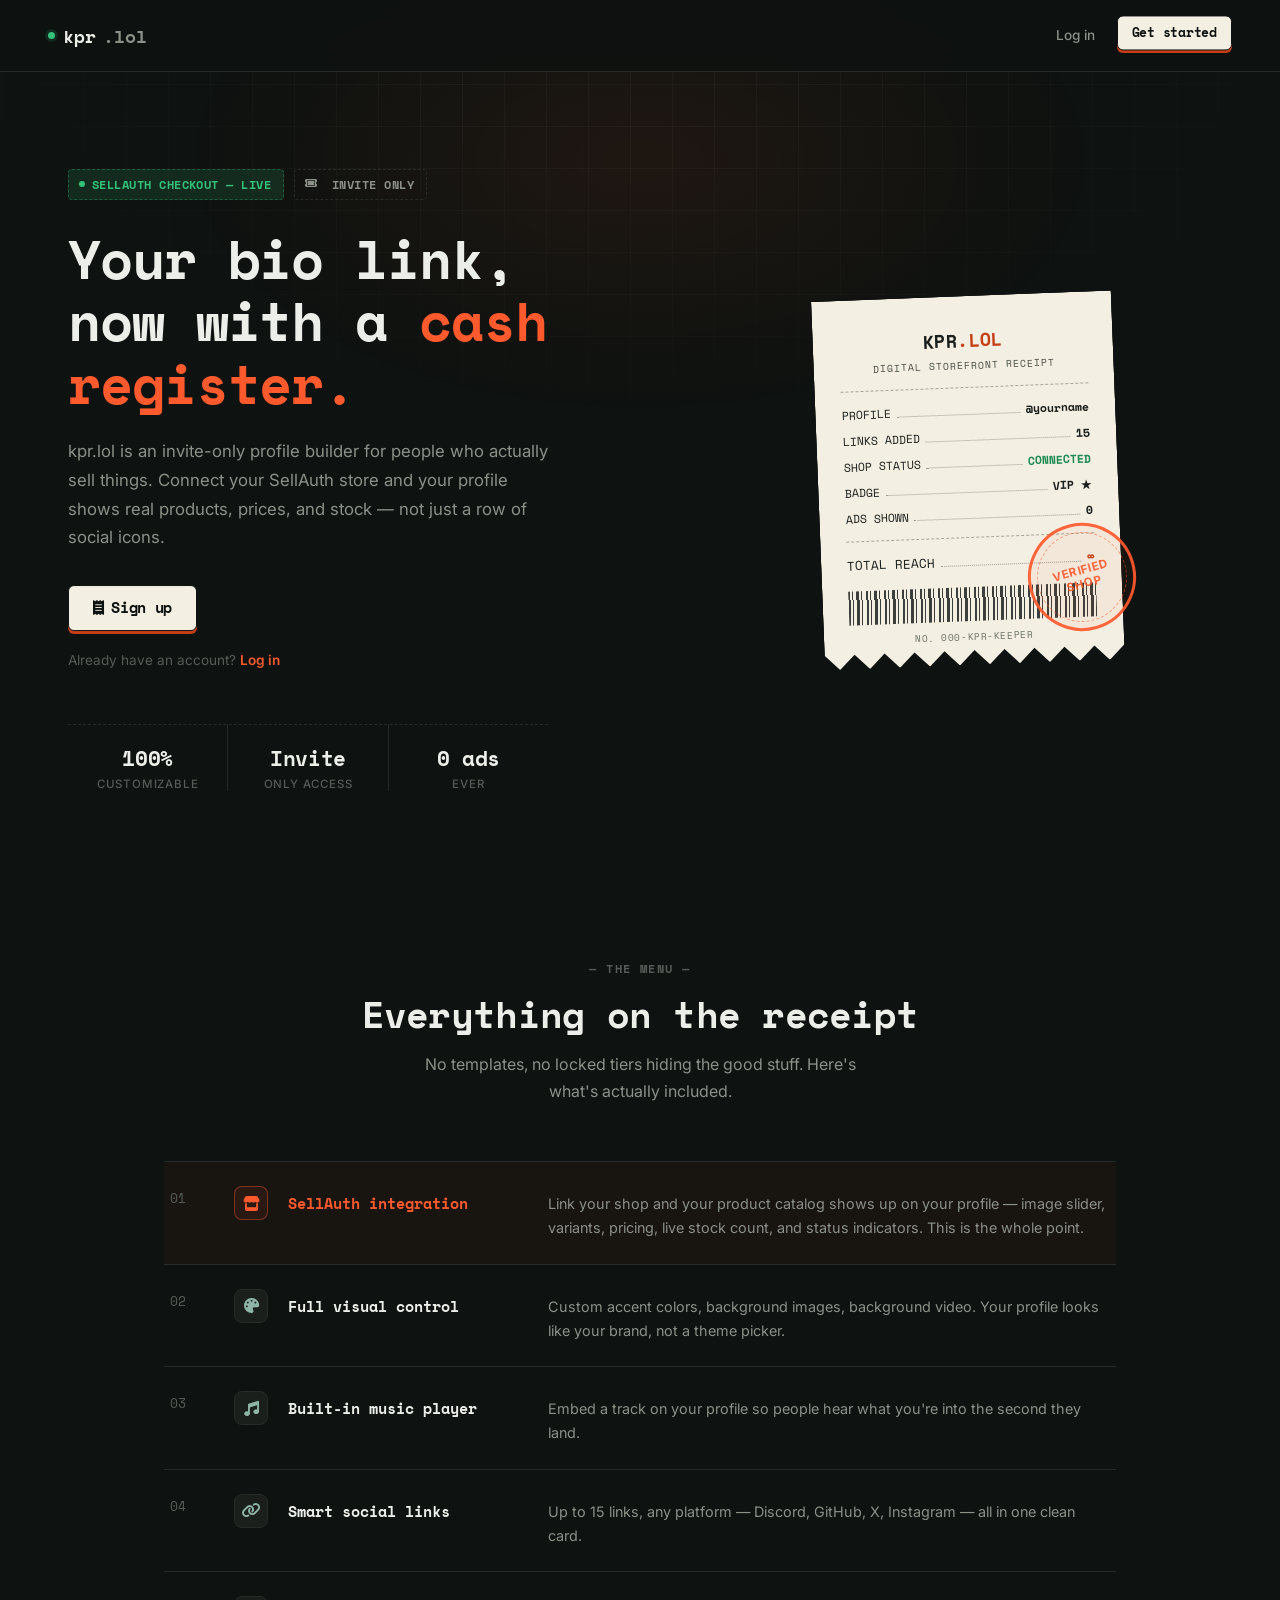
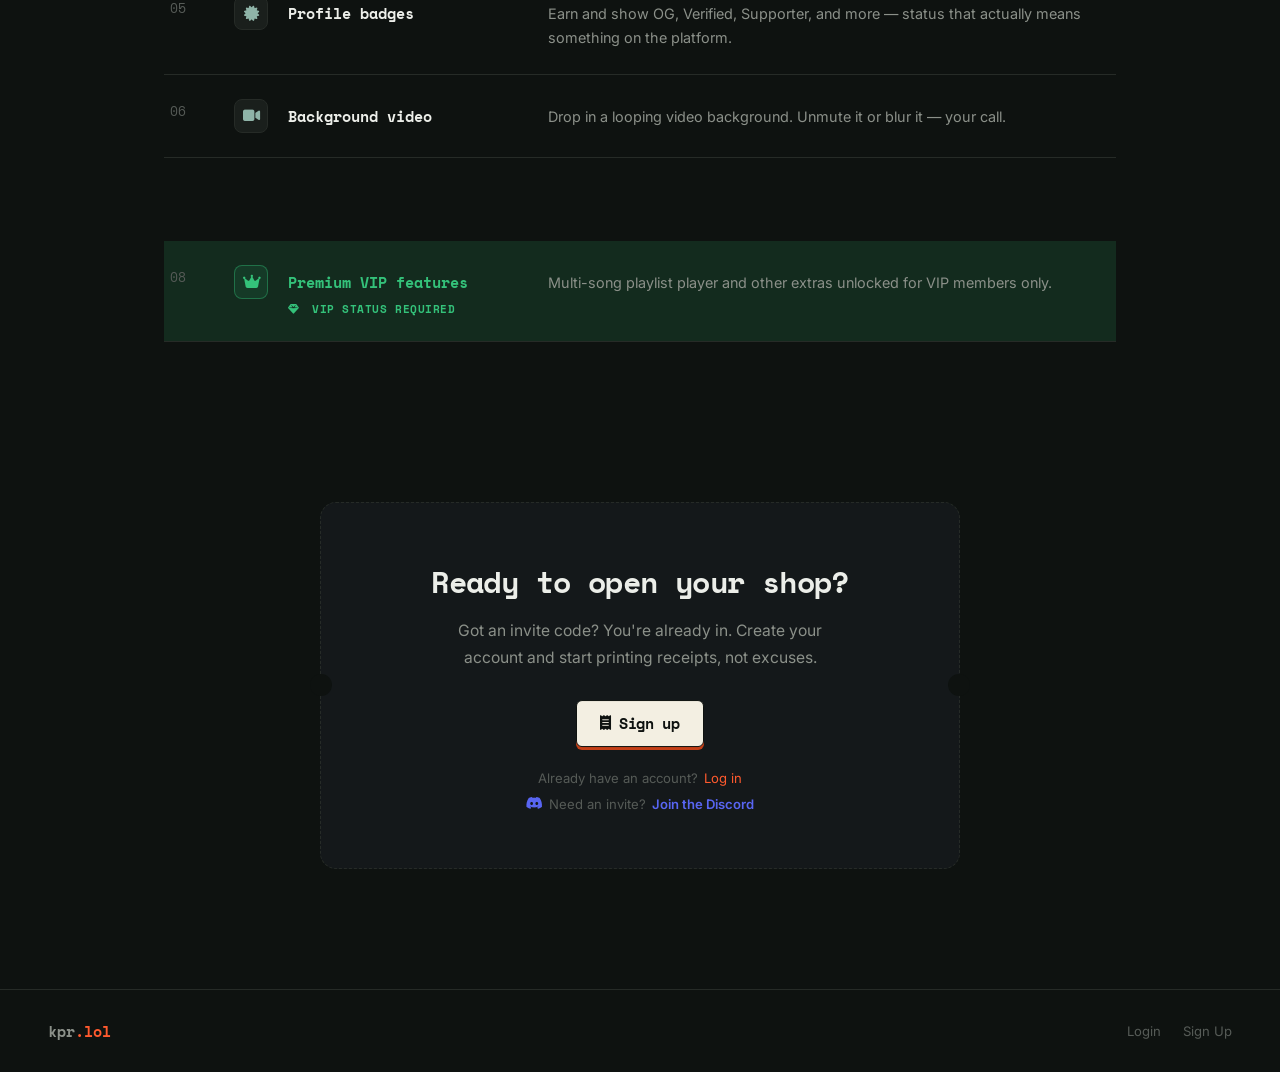
==== commit 5325f981: "si" ====
--- a/index.html
+++ b/index.html
@@ -3,11 +3,11 @@
 <head>
   <meta charset="UTF-8" />
   <meta name="viewport" content="width=device-width, initial-scale=1.0" />
-  <title>kpr.lol — your link, your vibe</title>
-  <meta name="description" content="kpr.lol — a premium invite-only bio-link platform. Your profile, your way." />
-  <meta name="theme-color" content="#010409" />
-  <meta property="og:title" content="kpr.lol — your link, your vibe" />
-  <meta property="og:description" content="A premium invite-only bio-link platform. Your profile, your way." />
+  <title>kpr.lol — the link that actually sells</title>
+  <meta name="description" content="kpr.lol — an invite-only bio-link built for creators who sell. Connect SellAuth and show real products, prices, and stock right on your profile." />
+  <meta name="theme-color" content="#0E1210" />
+  <meta property="og:title" content="kpr.lol — the link that actually sells" />
+  <meta property="og:description" content="An invite-only bio-link built for creators who sell. Connect SellAuth and turn your profile into a real storefront." />
   <meta property="og:image" content="/signal.png" />
   <meta property="og:type" content="website" />
   <meta property="og:url" content="https://kpr.lol" />
@@ -15,7 +15,7 @@
 
   <link rel="preconnect" href="https://fonts.googleapis.com" />
   <link rel="preconnect" href="https://fonts.gstatic.com" crossorigin />
-  <link href="https://fonts.googleapis.com/css2?family=Poppins:wght@300;400;500;600;700;800&display=swap" rel="stylesheet" />
+  <link href="https://fonts.googleapis.com/css2?family=Space+Mono:wght@400;700&family=Inter:wght@400;500;600;700;800&display=swap" rel="stylesheet" />
   <link rel="stylesheet" href="https://cdnjs.cloudflare.com/ajax/libs/font-awesome/6.5.0/css/all.min.css" />
   <link rel="icon" type="image/png" href="/favicon.png" />
 
@@ -23,343 +23,359 @@
     *, *::before, *::after { margin: 0; padding: 0; box-sizing: border-box; }
     html { scroll-behavior: smooth; }
 
+    :root {
+      --ink: #0E1210;
+      --ink-2: #14181A;
+      --ink-3: #1A1F1C;
+      --line: #262B27;
+      --paper: #F3EFE2;
+      --paper-dim: #E4DFCC;
+      --text: #ECEEE9;
+      --text-dim: #8B9089;
+      --text-faint: #565B57;
+      --stamp: #FF5A2E;
+      --stamp-dark: #C43F17;
+      --register: #34C27A;
+      --register-dim: rgba(52, 194, 122, 0.14);
+    }
+
     body {
-      font-family: 'Poppins', sans-serif;
-      background: #010409;
-      color: #9dc4d8;
+      font-family: 'Inter', sans-serif;
+      background: var(--ink);
+      color: var(--text);
       min-height: 100vh;
       overflow-x: hidden;
       -webkit-font-smoothing: antialiased;
     }
 
-    /* ── BG ─────────────────────────────── */
-    .bg-layer {
+    .mono { font-family: 'Space Mono', monospace; }
+
+    /* ── Backdrop: ledger grid, not glow blobs ─────────── */
+    .bg-grid {
       position: fixed; inset: 0; z-index: 0; pointer-events: none;
-    }
-    .bg-layer::before {
-      content: '';
-      position: absolute; top: -50%; left: -50%; width: 200%; height: 200%;
-      background:
-        radial-gradient(ellipse 700px 700px at 15% 25%, rgba(0,80,140,0.28) 0%, transparent 70%),
-        radial-gradient(ellipse 600px 600px at 85% 15%, rgba(0,120,200,0.18) 0%, transparent 70%),
-        radial-gradient(ellipse 800px 800px at 60% 85%, rgba(0,50,90,0.20) 0%, transparent 70%),
-        radial-gradient(ellipse 500px 500px at 5%  80%, rgba(0,160,220,0.10) 0%, transparent 70%);
-      animation: meshDrift 20s ease-in-out infinite alternate;
-    }
-    .bg-layer::after {
-      content: '';
-      position: absolute; top: -50%; left: -50%; width: 200%; height: 200%;
-      background:
-        radial-gradient(ellipse 600px 600px at 75% 60%, rgba(0,180,255,0.07) 0%, transparent 70%),
-        radial-gradient(ellipse 500px 500px at 25% 70%, rgba(0,100,180,0.09) 0%, transparent 70%);
-      animation: meshDrift 25s ease-in-out infinite alternate-reverse;
-    }
-    @keyframes meshDrift {
-      0%   { transform: translate(0,0) rotate(0deg); }
-      33%  { transform: translate(3%,-2%) rotate(1deg); }
-      66%  { transform: translate(-2%,3%) rotate(-1deg); }
-      100% { transform: translate(1%,-1%) rotate(0.5deg); }
-    }
-
-    .bg-noise {
-      position: fixed; inset: 0; z-index: 0; opacity: 0.035; pointer-events: none;
-      background-image: url("data:image/svg+xml,%3Csvg viewBox='0 0 256 256' xmlns='http://www.w3.org/2000/svg'%3E%3Cfilter id='n'%3E%3CfeTurbulence type='fractalNoise' baseFrequency='0.9' numOctaves='4' stitchTiles='stitch'/%3E%3C/filter%3E%3Crect width='100%25' height='100%25' filter='url(%23n)'/%3E%3C/svg%3E");
-      background-size: 256px 256px;
-    }
-
-    .particles { position: fixed; inset: 0; z-index: 0; pointer-events: none; overflow: hidden; }
-    .particle {
-      position: absolute; border-radius: 50%;
-      background: rgba(0,200,255,0.4);
-      animation: floatUp linear infinite;
-    }
-    .particle:nth-child(1)  { width:3px; height:3px; left:10%; animation-duration:18s; animation-delay:0s; }
-    .particle:nth-child(2)  { width:2px; height:2px; left:25%; animation-duration:22s; animation-delay:-4s; }
-    .particle:nth-child(3)  { width:4px; height:4px; left:40%; animation-duration:16s; animation-delay:-8s; }
-    .particle:nth-child(4)  { width:2px; height:2px; left:55%; animation-duration:20s; animation-delay:-2s; }
-    .particle:nth-child(5)  { width:3px; height:3px; left:70%; animation-duration:24s; animation-delay:-6s; }
-    .particle:nth-child(6)  { width:2px; height:2px; left:85%; animation-duration:19s; animation-delay:-10s; }
-    .particle:nth-child(7)  { width:4px; height:4px; left:15%; animation-duration:21s; animation-delay:-14s; }
-    .particle:nth-child(8)  { width:2px; height:2px; left:60%; animation-duration:17s; animation-delay:-3s; }
-    .particle:nth-child(9)  { width:3px; height:3px; left:32%; animation-duration:23s; animation-delay:-7s; }
-    .particle:nth-child(10) { width:2px; height:2px; left:78%; animation-duration:26s; animation-delay:-11s; }
-    @keyframes floatUp {
-      0%   { transform:translateY(110vh) scale(0); opacity:0; }
-      5%   { opacity:1; }
-      95%  { opacity:1; }
-      100% { transform:translateY(-10vh) scale(1.2); opacity:0; }
+      background-image:
+        linear-gradient(rgba(236,238,233,0.035) 1px, transparent 1px),
+        linear-gradient(90deg, rgba(236,238,233,0.035) 1px, transparent 1px);
+      background-size: 42px 42px;
+      -webkit-mask-image: radial-gradient(ellipse 70% 60% at 50% 0%, #000 30%, transparent 85%);
+              mask-image: radial-gradient(ellipse 70% 60% at 50% 0%, #000 30%, transparent 85%);
+    }
+    .bg-glow {
+      position: fixed; top: -10%; left: 50%; transform: translateX(-50%);
+      width: 900px; height: 500px; z-index: 0; pointer-events: none;
+      background: radial-gradient(ellipse, rgba(255,90,46,0.07) 0%, transparent 72%);
     }
 
     /* ── Nav ─────────────────────────────── */
     nav {
-      position: fixed; top:0; left:0; right:0; z-index:100;
+      position: fixed; top: 0; left: 0; right: 0; z-index: 100;
       display: flex; align-items: center; justify-content: space-between;
       padding: 18px 48px;
-      background: rgba(1,4,9,0.75);
-      backdrop-filter: blur(20px); -webkit-backdrop-filter: blur(20px);
-      border-bottom: 1px solid rgba(0,180,255,0.08);
+      background: rgba(14,18,16,0.82);
+      backdrop-filter: blur(10px); -webkit-backdrop-filter: blur(10px);
+      border-bottom: 1px solid var(--line);
     }
     .nav-brand {
-      font-size: 1.3rem; font-weight: 700; color: #fff;
-      text-decoration: none; letter-spacing: -0.02em;
-    }
-    .nav-brand span {
-      background: linear-gradient(135deg,#00c8ff,#0af);
-      -webkit-background-clip: text; -webkit-text-fill-color: transparent; background-clip: text;
-    }
-    .nav-actions { display:flex; align-items:center; gap:12px; }
+      font-family: 'Space Mono', monospace;
+      font-size: 1.15rem; font-weight: 700; color: var(--text);
+      text-decoration: none; letter-spacing: -0.01em;
+      display: flex; align-items: center; gap: 8px;
+    }
+    .nav-brand .tag-dot {
+      width: 7px; height: 7px; border-radius: 50%; background: var(--register);
+      box-shadow: 0 0 0 3px var(--register-dim);
+    }
+    .nav-brand span { color: var(--text-dim); }
+    .nav-actions { display: flex; align-items: center; gap: 20px; }
     .nav-link {
-      font-size:0.875rem; font-weight:500; color:rgba(255,255,255,0.6);
-      text-decoration:none; padding:8px 16px; border-radius:10px;
-      transition:color 0.2s,background 0.2s;
-    }
-    .nav-link:hover { color:#fff; background:rgba(255,255,255,0.07); }
-    .nav-btn {
+      font-size: 0.85rem; font-weight: 500; color: var(--text-dim);
+      text-decoration: none; padding: 6px 2px;
+      border-bottom: 1px solid transparent;
+      transition: color 0.2s, border-color 0.2s;
+    }
+    .nav-link:hover { color: var(--text); border-color: var(--line); }
+
+    /* ── Tactile ticket buttons (kept mechanic, new material) ── */
+    .nav-btn, .btn-primary {
       display: inline-block !important;
       position: relative !important;
       text-decoration: none !important;
-      font-family: 'Poppins', sans-serif !important;
-      font-size: 0.85rem !important;
+      font-family: 'Space Mono', monospace !important;
       font-weight: 700 !important;
       border: none !important;
       cursor: pointer !important;
-      background: #5b21b6 !important;
-      border-radius: 0.6em !important;
+      background: var(--stamp-dark) !important;
+      border-radius: 6px !important;
       padding: 0 !important;
       transition: none !important;
     }
-
-    .nav-btn .button_top {
+    .nav-btn { font-size: 0.8rem !important; }
+    .btn-primary { font-size: 0.92rem !important; }
+
+    .nav-btn .button_top, .btn-primary .button_top {
       display: flex !important;
       align-items: center !important;
-      gap: 6px !important;
+      gap: 8px !important;
       box-sizing: border-box !important;
-      border: 1.5px solid #7c3aed !important;
-      border-radius: 0.6em !important;
-      padding: 0.5em 1.2em !important;
-      background: #181824 !important;
-      color: #fff !important;
+      border: 1.5px solid var(--ink) !important;
+      border-radius: 6px !important;
+      background: var(--paper) !important;
+      color: var(--ink) !important;
       transform: translateY(-0.2em) !important;
       transition: transform 0.1s ease !important;
-      box-shadow: 0 0 8px rgba(124, 58, 237, 0.12) !important;
-    }
-
-    .nav-btn:hover .button_top {
-      transform: translateY(-0.28em) !important;
-      box-shadow: 0 0 12px rgba(124, 58, 237, 0.25) !important;
-    }
-
-    .nav-btn:active .button_top {
-      transform: translateY(0) !important;
-      box-shadow: none !important;
-    }
+      letter-spacing: -0.02em;
+    }
+    .nav-btn .button_top { padding: 0.55em 1.1em !important; }
+    .btn-primary .button_top { padding: 0.8em 1.6em !important; }
+
+    .nav-btn:hover .button_top, .btn-primary:hover .button_top { transform: translateY(-0.32em) !important; }
+    .nav-btn:active .button_top, .btn-primary:active .button_top { transform: translateY(0) !important; }
 
     /* ── Hero ─────────────────────────────── */
-    main { position:relative; z-index:1; }
+    main { position: relative; z-index: 1; }
     .hero {
       min-height: 100vh;
-      display: flex; flex-direction: column; align-items: center; justify-content: center;
-      text-align: center; padding: 120px 24px 80px;
-    }
-    .hero-badge {
-      display:inline-flex; align-items:center; gap:8px;
-      background:rgba(167,139,250,0.07); border:1px solid rgba(167,139,250,0.22);
-      border-radius:100px; padding:6px 16px;
-      font-size:0.78rem; font-weight:600; color:#a78bfa;
-      letter-spacing:0.04em; text-transform:uppercase;
-      margin-bottom:32px;
-    }
-    .hero-badge i { font-size:0.7rem; }
+      display: grid; grid-template-columns: 1.1fr 0.9fr; align-items: center; gap: 60px;
+      padding: 140px 48px 80px; max-width: 1240px; margin: 0 auto;
+    }
+    .hero-copy { max-width: 560px; }
+
+    .tag-row { display: flex; flex-wrap: wrap; gap: 10px; margin-bottom: 28px; }
+    .tag-chip {
+      display: inline-flex; align-items: center; gap: 7px;
+      font-family: 'Space Mono', monospace; font-size: 0.72rem; font-weight: 700;
+      text-transform: uppercase; letter-spacing: 0.04em;
+      padding: 6px 12px 6px 10px; border-radius: 4px;
+      border: 1px dashed var(--line); color: var(--text-dim);
+      position: relative;
+    }
+    .tag-chip.live { color: var(--register); border-color: rgba(52,194,122,0.35); background: var(--register-dim); }
+    .tag-chip .dot { width: 6px; height: 6px; border-radius: 50%; background: currentColor; }
 
     .hero-title {
-      font-size:clamp(2.8rem,7vw,5.5rem); font-weight:800; line-height:1.08;
-      letter-spacing:-0.03em; color:#fff; margin-bottom:24px;
-    }
-    .hero-title .grad {
-      background:linear-gradient(135deg,#00c8ff 0%,#0af 40%,#00eaff 100%);
-      -webkit-background-clip:text; -webkit-text-fill-color:transparent; background-clip:text;
-    }
+      font-family: 'Space Mono', monospace;
+      font-size: clamp(2.1rem, 4.4vw, 3.4rem); font-weight: 700; line-height: 1.15;
+      letter-spacing: -0.02em; color: var(--text); margin-bottom: 22px;
+    }
+    .hero-title .stamp-word { color: var(--stamp); }
+
     .hero-sub {
-      font-size:clamp(1rem,2.5vw,1.2rem); color:rgba(140,200,220,0.65);
-      max-width:540px; line-height:1.7; margin-bottom:48px;
-    }
-    .hero-actions {
-      display:flex; align-items:center; gap:14px; flex-wrap:wrap; justify-content:center;
-    }
-    .btn-primary {
-      display: inline-block !important;
-      position: relative !important;
-      text-decoration: none !important;
-      font-family: 'Poppins', sans-serif !important;
-      font-size: 17px !important;
-      font-weight: 700 !important;
-      border: none !important;
-      cursor: pointer !important;
-      background: #5b21b6 !important;
-      border-radius: 0.75em !important;
-      padding: 0 !important;
-      transition: none !important;
-    }
-
-    .btn-primary .button_top {
-      display: flex !important;
-      align-items: center !important;
-      gap: 10px !important;
-      box-sizing: border-box !important;
-      border: 2px solid #7c3aed !important;
-      border-radius: 0.75em !important;
-      padding: 0.75em 1.5em !important;
-      background: #181824 !important;
-      color: #fff !important;
-      transform: translateY(-0.25em) !important;
-      transition: transform 0.1s ease !important;
-      box-shadow: 0 0 10px rgba(124, 58, 237, 0.15) !important;
-    }
-
-    .btn-primary:hover .button_top {
-      transform: translateY(-0.38em) !important;
-      box-shadow: 0 0 15px rgba(124, 58, 237, 0.3) !important;
-    }
-
-    .btn-primary:active .button_top {
-      transform: translateY(0) !important;
-      box-shadow: none !important;
-    }
-    .btn-secondary {
-      display:inline-flex; align-items:center; gap:10px;
-      font-family:'Poppins',sans-serif; font-size:0.95rem; font-weight:500;
-      color:rgba(255,255,255,0.75); text-decoration:none; padding:14px 28px; border-radius:14px;
-      background:rgba(255,255,255,0.06); border:1px solid rgba(255,255,255,0.1);
-      transition:background 0.2s,color 0.2s,transform 0.2s;
-    }
-    .btn-secondary:hover { background:rgba(255,255,255,0.1); color:#fff; transform:translateY(-2px); }
-
-    .hero-login-link {
-      margin-top:18px;
-      font-size:0.875rem;
-      color:rgba(255,255,255,0.4);
-    }
-    .hero-login-link a {
-      color:#00c8ff;
-      text-decoration:none;
-      font-weight:500;
-      transition:color 0.2s;
-    }
-    .hero-login-link a:hover { color:#00eaff; }
+      font-size: 1.05rem; color: var(--text-dim);
+      max-width: 480px; line-height: 1.7; margin-bottom: 36px;
+    }
+    .hero-actions { display: flex; align-items: center; gap: 16px; flex-wrap: wrap; }
+
+    .hero-login-link { margin-top: 18px; font-size: 0.85rem; color: var(--text-faint); }
+    .hero-login-link a { color: var(--stamp); text-decoration: none; font-weight: 600; }
+    .hero-login-link a:hover { text-decoration: underline; }
 
     .hero-stats {
-      display:flex; align-items:center; gap:40px;
-      margin-top:64px; padding-top:48px;
-      border-top:1px solid rgba(0,180,255,0.1);
-    }
-    .stat { text-align:center; }
-    .stat-value { font-size:1.6rem; font-weight:700; color:#e0f6ff; letter-spacing:-0.02em; }
-    .stat-label { font-size:0.78rem; color:rgba(140,200,220,0.45); margin-top:2px; font-weight:500; text-transform:uppercase; letter-spacing:0.08em; }
-    .stat-sep { width:1px; height:36px; background:rgba(0,180,255,0.15); }
-
-    /* ── Features ─────────────────────────── */
-    .features { padding:80px 24px 120px; }
-    .section-label { text-align:center; font-size:0.75rem; font-weight:600; color:#00c8ff; letter-spacing:0.12em; text-transform:uppercase; margin-bottom:14px; }
-    .section-title { text-align:center; font-size:clamp(1.8rem,4vw,2.8rem); font-weight:700; color:#e0f6ff; letter-spacing:-0.02em; margin-bottom:14px; line-height:1.15; }
-    .section-sub { text-align:center; font-size:1rem; color:rgba(140,200,220,0.5); max-width:480px; margin:0 auto 60px; line-height:1.7; }
-    .features-grid { display:grid; grid-template-columns:repeat(auto-fit,minmax(280px,1fr)); gap:20px; max-width:1100px; margin:0 auto; }
-    .feature-card {
-      background:rgba(0,120,200,0.04); border:1px solid rgba(0,150,220,0.1);
-      border-radius:20px; padding:32px 28px;
-      transition:background 0.25s,border-color 0.25s,transform 0.25s;
-      position:relative; overflow:hidden;
-    }
-    .feature-card::before {
-      content:''; position:absolute; top:0; left:0; right:0; height:1px;
-      background:linear-gradient(90deg,transparent,rgba(0,200,255,0.3),transparent);
-      opacity:0; transition:opacity 0.3s;
-    }
-    .feature-card:hover { background:rgba(0,150,220,0.08); border-color:rgba(0,200,255,0.2); transform:translateY(-4px); }
-    .feature-card:hover::before { opacity:1; }
-    .feature-icon { width:48px; height:48px; border-radius:14px; display:flex; align-items:center; justify-content:center; font-size:1.15rem; margin-bottom:20px; }
-    .feature-title { font-size:1rem; font-weight:600; color:#fff; margin-bottom:8px; }
-    .feature-title { font-size:1rem; font-weight:600; color:#e0f6ff; margin-bottom:8px; }
-    .feature-desc { font-size:0.875rem; color:rgba(140,200,220,0.55); line-height:1.65; }
-
-    /* VIP Card styling */
-    .feature-card.vip-card {
-      background: rgba(167,139,250,0.04);
-      border-color: rgba(167,139,250,0.18);
-    }
-    .feature-card.vip-card::before {
-      background: linear-gradient(90deg,transparent,rgba(167,139,250,0.4),transparent);
-    }
-    .feature-card.vip-card:hover {
-      background: rgba(167,139,250,0.08);
-      border-color: rgba(167,139,250,0.35);
-    }
-
-    /* ── CTA ──────────────────────────────── */
-    .cta-section { padding:80px 24px 120px; }
+      display: flex; align-items: center; gap: 0;
+      margin-top: 56px; padding-top: 0;
+      border-top: 1px dashed var(--line);
+      max-width: 480px;
+    }
+    .stat { text-align: center; padding: 18px 0px 0 0; flex: 1; }
+    .stat-value { font-family: 'Space Mono', monospace; font-size: 1.3rem; font-weight: 700; color: var(--text); letter-spacing: -0.02em; }
+    .stat-label { font-size: 0.72rem; color: var(--text-faint); margin-top: 3px; font-weight: 500; text-transform: uppercase; letter-spacing: 0.07em; }
+    .stat-sep { width: 1px; align-self: stretch; background: var(--line); }
+
+    /* ── Receipt: the signature element ─────────────────── */
+    .receipt-wrap { position: relative; justify-self: center; }
+    .receipt {
+      width: 300px; background: var(--paper); color: #1B1F1C;
+      padding: 30px 26px 22px; position: relative;
+      box-shadow: 0 24px 60px rgba(0,0,0,0.45), 0 2px 0 rgba(0,0,0,0.2);
+      transform: rotate(-2.2deg);
+      clip-path: polygon(
+        0% 0%, 100% 0%,
+        100% 96%, 95% 100%, 90% 96%, 85% 100%, 80% 96%, 75% 100%,
+        70% 96%, 65% 100%, 60% 96%, 55% 100%, 50% 96%, 45% 100%,
+        40% 96%, 35% 100%, 30% 96%, 25% 100%, 20% 96%, 15% 100%,
+        10% 96%, 5% 100%, 0% 96%
+      );
+      font-family: 'Space Mono', monospace;
+    }
+    .receipt-head { text-align: center; margin-bottom: 14px; }
+    .receipt-logo { font-size: 1.15rem; font-weight: 700; letter-spacing: 0.02em; }
+    .receipt-logo span { color: var(--stamp-dark); }
+    .receipt-sub { font-size: 0.62rem; letter-spacing: 0.1em; color: #4a4f47; margin-top: 4px; text-transform: uppercase; }
+    .receipt-divider {
+      border-top: 1px dashed rgba(27,31,28,0.35); margin: 14px 0;
+    }
+    .receipt-line {
+      display: flex; align-items: baseline; gap: 6px;
+      font-size: 0.72rem; margin-bottom: 9px;
+    }
+    .receipt-line .idx { color: #8a8f83; margin-right: 2px; }
+    .receipt-line .dots { flex: 1; border-bottom: 1px dotted rgba(27,31,28,0.4); margin-bottom: 3px; min-width: 8px; }
+    .receipt-line .val { font-weight: 700; white-space: nowrap; }
+    .receipt-line .val.ok { color: #1c8a52; }
+    .receipt-line.total { font-size: 0.8rem; margin-top: 4px; }
+    .receipt-line.total .val { color: var(--stamp-dark); }
+
+    .receipt-barcode {
+      height: 34px; margin: 16px 0 8px;
+      background-image: repeating-linear-gradient(
+        90deg,
+        #1B1F1C 0px, #1B1F1C 2px,
+        transparent 2px, transparent 4px,
+        #1B1F1C 4px, #1B1F1C 5px,
+        transparent 5px, transparent 8px,
+        #1B1F1C 8px, #1B1F1C 11px,
+        transparent 11px, transparent 13px,
+        #1B1F1C 13px, #1B1F1C 14px,
+        transparent 14px, transparent 18px
+      );
+      opacity: 0.85;
+    }
+    .receipt-id { text-align: center; font-size: 0.6rem; color: #6b7066; letter-spacing: 0.06em; }
+
+    .stamp-seal {
+      position: absolute; bottom: 34px; right: -18px;
+      width: 108px; height: 108px; border-radius: 50%;
+      border: 3px solid var(--stamp); transform: rotate(-16deg);
+      display: flex; align-items: center; justify-content: center;
+      color: var(--stamp); font-weight: 700; font-size: 0.72rem;
+      letter-spacing: 0.05em; text-align: center; opacity: 0.92;
+      background: rgba(255,90,46,0.05);
+    }
+    .stamp-seal::before {
+      content: ''; position: absolute; inset: 6px; border-radius: 50%;
+      border: 1px dashed var(--stamp); opacity: 0.6;
+    }
+
+    /* ── Features (itemized) ───────────────────────────── */
+    .features { padding: 60px 24px 120px; max-width: 1000px; margin: 0 auto; }
+    .section-head { text-align: center; margin-bottom: 56px; }
+    .section-label {
+      font-family: 'Space Mono', monospace; font-size: 0.75rem; font-weight: 700;
+      color: var(--text-faint); letter-spacing: 0.12em; text-transform: uppercase;
+      margin-bottom: 14px;
+    }
+    .section-label::before, .section-label::after { content: '— '; }
+    .section-label::after { content: ' —'; }
+    .section-title {
+      font-family: 'Space Mono', monospace;
+      font-size: clamp(1.6rem, 3.4vw, 2.3rem); font-weight: 700; color: var(--text);
+      letter-spacing: -0.02em; margin-bottom: 14px; line-height: 1.25;
+    }
+    .section-sub { font-size: 1rem; color: var(--text-dim); max-width: 460px; margin: 0 auto; line-height: 1.7; }
+
+    .item-list { border-top: 1px solid var(--line); }
+    .feature-row {
+      display: grid; grid-template-columns: 44px 34px 240px 1fr; align-items: start;
+      gap: 20px; padding: 24px 6px;
+      border-bottom: 1px solid var(--line);
+      transition: background 0.2s;
+    }
+    .feature-row:hover { background: rgba(236,238,233,0.02); }
+    .feature-row .idx {
+      font-family: 'Space Mono', monospace; font-size: 0.8rem; color: var(--text-faint);
+      padding-top: 3px;
+    }
+    .feature-icon {
+      width: 34px; height: 34px; border-radius: 8px; border: 1px solid var(--line);
+      display: flex; align-items: center; justify-content: center; font-size: 0.95rem;
+      background: var(--ink-3);
+    }
+    .feature-title {
+      font-family: 'Space Mono', monospace; font-size: 0.95rem; font-weight: 700;
+      color: var(--text); padding-top: 6px;
+    }
+    .feature-desc { font-size: 0.9rem; color: var(--text-dim); line-height: 1.65; padding-top: 6px; }
+
+    .feature-row.highlight { background: rgba(255,90,46,0.045); }
+    .feature-row.highlight .feature-icon { border-color: rgba(255,90,46,0.4); background: rgba(255,90,46,0.08); }
+    .feature-row.highlight .feature-title { color: var(--stamp); }
+    .feature-row.vip { background: var(--register-dim); }
+    .feature-row.vip .feature-icon { border-color: rgba(52,194,122,0.4); background: rgba(52,194,122,0.1); }
+    .feature-row.vip .feature-title { color: var(--register); }
+    .vip-flag {
+      display: inline-flex; align-items: center; gap: 5px;
+      font-family: 'Space Mono', monospace; font-size: 0.68rem; font-weight: 700;
+      color: var(--register); text-transform: uppercase; letter-spacing: 0.05em;
+      margin-top: 8px;
+    }
+
+    /* ── CTA: checkout ticket ───────────────────────────── */
+    .cta-section { padding: 40px 24px 120px; }
     .cta-card {
-      max-width:720px; margin:0 auto;
-      background:rgba(0,120,200,0.06); border:1px solid rgba(0,180,255,0.18);
-      border-radius:28px; padding:64px 48px; text-align:center; position:relative; overflow:hidden;
-    }
-    .cta-glow {
-      position:absolute; top:50%; left:50%; transform:translate(-50%,-60%);
-      width:500px; height:300px;
-      background:radial-gradient(ellipse,rgba(0,180,255,0.10) 0%,transparent 70%);
-      pointer-events:none;
-    }
-    .cta-title { font-size:clamp(1.6rem,4vw,2.4rem); font-weight:700; color:#e0f6ff; margin-bottom:14px; letter-spacing:-0.02em; }
-    .cta-sub { font-size:1rem; color:rgba(140,200,220,0.55); line-height:1.7; margin-bottom:36px; max-width:420px; margin-left:auto; margin-right:auto; }
-    .cta-actions { display:flex; gap:12px; justify-content:center; flex-wrap:wrap; }
-    .cta-note { margin-top:20px; font-size:0.8rem; color:rgba(140,200,220,0.35); display:flex; align-items:center; justify-content:center; gap:6px; }
+      max-width: 640px; margin: 0 auto;
+      background: var(--ink-2); border: 1px dashed var(--line);
+      border-radius: 16px; padding: 56px 44px; text-align: center; position: relative;
+    }
+    .cta-card::before, .cta-card::after {
+      content: ''; position: absolute; top: 50%; width: 22px; height: 22px;
+      background: var(--ink); border-radius: 50%; transform: translateY(-50%);
+    }
+    .cta-card::before { left: -11px; }
+    .cta-card::after { right: -11px; }
+    .cta-title {
+      font-family: 'Space Mono', monospace; font-size: clamp(1.4rem, 3.4vw, 1.9rem);
+      font-weight: 700; color: var(--text); margin-bottom: 14px; letter-spacing: -0.02em;
+    }
+    .cta-sub { font-size: 0.98rem; color: var(--text-dim); line-height: 1.7; margin-bottom: 32px; max-width: 400px; margin-left: auto; margin-right: auto; }
+    .cta-actions { display: flex; gap: 12px; justify-content: center; flex-wrap: wrap; }
+    .cta-note { margin-top: 20px; font-size: 0.82rem; color: var(--text-faint); display: flex; align-items: center; justify-content: center; gap: 6px; }
 
     /* ── Footer ───────────────────────────── */
     footer {
-      position:relative; z-index:1;
-      border-top:1px solid rgba(0,180,255,0.08); padding:32px 48px;
-      display:flex; align-items:center; justify-content:space-between; flex-wrap:wrap; gap:16px;
-    }
-    .footer-brand { font-size:1rem; font-weight:700; color:rgba(200,230,240,0.5); text-decoration:none; }
-    .footer-brand span { color:#00c8ff; }
-    .footer-links { display:flex; gap:24px; }
-    .footer-links a { font-size:0.82rem; color:rgba(140,200,220,0.35); text-decoration:none; transition:color 0.2s; }
-    .footer-links a:hover { color:#00c8ff; }
-
-    /* ── Animations ───────────────────────── */
-    .animate-in { opacity:1; transform:none; }
-    .animate-in.visible { opacity:1; transform:none; }
+      position: relative; z-index: 1;
+      border-top: 1px solid var(--line); padding: 30px 48px;
+      display: flex; align-items: center; justify-content: space-between; flex-wrap: wrap; gap: 16px;
+    }
+    .footer-brand { font-family: 'Space Mono', monospace; font-size: 0.95rem; font-weight: 700; color: var(--text-dim); text-decoration: none; }
+    .footer-brand span { color: var(--stamp); }
+    .footer-links { display: flex; gap: 22px; }
+    .footer-links a { font-size: 0.82rem; color: var(--text-faint); text-decoration: none; transition: color 0.2s; }
+    .footer-links a:hover { color: var(--text); }
+
+    /* ── Scroll reveal ───────────────────────── */
+    .animate-in { opacity: 0; transform: translateY(16px); transition: opacity 0.6s ease, transform 0.6s ease; }
+    .animate-in.visible { opacity: 1; transform: none; }
+    @media (prefers-reduced-motion: reduce) {
+      .animate-in { opacity: 1; transform: none; transition: none; }
+    }
 
     /* ── Responsive ───────────────────────── */
-    @media (max-width:640px) {
-      nav { padding:16px 20px; }
-      .nav-brand { font-size:1.1rem; }
-      .hero-stats { gap:24px; }
-      .cta-card { padding:40px 24px; }
-      footer { padding:24px 20px; }
-    }
-    @media (max-width:480px) {
-      .hero-stats { flex-direction:column; gap:16px; }
-      .stat-sep { width:60px; height:1px; }
+    @media (max-width: 900px) {
+      .hero { grid-template-columns: 1fr; padding-top: 120px; text-align: center; }
+      .hero-copy { max-width: 100%; margin: 0 auto; }
+      .hero-sub { margin-left: auto; margin-right: auto; }
+      .hero-actions { justify-content: center; }
+      .hero-stats { margin-left: auto; margin-right: auto; }
+      .receipt-wrap { margin-top: 40px; }
+      .feature-row { grid-template-columns: 30px 34px 1fr; }
+      .feature-title { grid-column: 3; }
+      .feature-desc { grid-column: 2 / 4; padding-top: 0; }
+    }
+    @media (max-width: 640px) {
+      nav { padding: 16px 20px; }
+      .hero { padding: 110px 20px 60px; }
+      .cta-card { padding: 40px 24px; }
+      footer { padding: 24px 20px; flex-direction: column; text-align: center; }
+      .receipt { width: 260px; }
+    }
+    @media (max-width: 480px) {
+      .hero-stats { flex-direction: column; align-items: flex-start; gap: 0; }
+      .stat { padding: 14px 0 0 0; border-top: 1px dashed var(--line); }
+      .stat:first-child { border-top: none; padding-top: 18px; }
+      .stat-sep { display: none; }
     }
   </style>
-  <link rel="icon" type="image/png" href="/favicon.png" />
 </head>
 <body>
 
-  <div class="bg-layer"></div>
-  <div class="bg-noise"></div>
-  <div class="particles">
-    <div class="particle"></div><div class="particle"></div><div class="particle"></div>
-    <div class="particle"></div><div class="particle"></div><div class="particle"></div>
-    <div class="particle"></div><div class="particle"></div><div class="particle"></div>
-    <div class="particle"></div>
-  </div>
+  <div class="bg-grid"></div>
+  <div class="bg-glow"></div>
 
   <nav>
-    <a href="/" class="nav-brand">kpr<span>.lol</span></a>
+    <a href="/" class="nav-brand"><span class="tag-dot"></span>kpr<span>.lol</span></a>
     <div class="nav-actions">
       <a href="/login" class="nav-link" id="nav-login">Log in</a>
       <a href="/signup" class="nav-btn" id="nav-signup">
-        <span class="button_top">Get Started</span>
+        <span class="button_top">Get started</span>
       </a>
     </div>
   </nav>
@@ -367,122 +383,139 @@
   <main>
     <!-- Hero -->
     <section class="hero">
-      <div style="margin-bottom: 24px; display: inline-flex; align-items: center; gap: 8px; background: rgba(16, 185, 129, 0.08); border: 1px solid rgba(16, 185, 129, 0.25); border-radius: 100px; padding: 6px 14px; font-size: 0.78rem; font-weight: 600; color: #34d399; text-transform: uppercase; letter-spacing: 0.05em; box-shadow: 0 0 15px rgba(16, 185, 129, 0.15);">
-        <i class="fas fa-store" style="font-size: 0.75rem; color: #34d399;"></i>
-        SellAuth shop integration now live!
+      <div class="hero-copy">
+        <div class="tag-row">
+          <span class="tag-chip live"><span class="dot"></span>SellAuth checkout — live</span>
+          <span class="tag-chip"><i class="fas fa-ticket" style="font-size:0.65rem;"></i>&nbsp;Invite only</span>
+        </div>
+
+        <h1 class="hero-title">
+          Your bio link,<br/>
+          now with a <span class="stamp-word">cash register.</span>
+        </h1>
+
+        <p class="hero-sub">
+          kpr.lol is an invite-only profile builder for people who actually sell things. Connect your SellAuth store and your profile shows real products, prices, and stock — not just a row of social icons.
+        </p>
+
+        <div class="hero-actions">
+          <a href="/signup" class="btn-primary" id="hero-cta-main">
+            <span class="button_top">
+              <i class="fas fa-receipt"></i>
+              Sign up
+            </span>
+          </a>
+        </div>
+        <p class="hero-login-link">Already have an account? <a href="/login" id="hero-cta-sub">Log in</a></p>
+
+        <div class="hero-stats">
+          <div class="stat">
+            <div class="stat-value">100%</div>
+            <div class="stat-label">Customizable</div>
+          </div>
+          <div class="stat-sep"></div>
+          <div class="stat">
+            <div class="stat-value">Invite</div>
+            <div class="stat-label">Only access</div>
+          </div>
+          <div class="stat-sep"></div>
+          <div class="stat">
+            <div class="stat-value">0 ads</div>
+            <div class="stat-label">Ever</div>
+          </div>
+        </div>
       </div>
 
-      <div class="hero-badge">
-        <i class="fas fa-circle"></i>
-        Invite only
-      </div>
-
-      <h1 class="hero-title">
-        Your link.<br/>
-        <span class="grad">Your Profile.</span>
-      </h1>
-
-      <p class="hero-sub">
-        A premium bio-link platform built for creators. Sell products directly from your profile with integrated SellAuth shops. Fully customizable, invite-only, and ad-free.
-      </p>
-
-      <div class="hero-actions">
-        <a href="/signup" class="btn-primary" id="hero-cta-main">
-          <span class="button_top">
-            <i class="fas fa-user-plus"></i>
-            Sign up
-          </span>
-        </a>
-      </div>
-      <p class="hero-login-link">Already have an account? <a href="/login" id="hero-cta-sub">Log in</a></p>
-
-      <div class="hero-stats">
-        <div class="stat">
-          <div class="stat-value">100%</div>
-          <div class="stat-label">Customizable</div>
-        </div>
-        <div class="stat-sep"></div>
-        <div class="stat">
-          <div class="stat-value">Invite</div>
-          <div class="stat-label">Only access</div>
-        </div>
-        <div class="stat-sep"></div>
-        <div class="stat">
-          <div class="stat-value">0 ads</div>
-          <div class="stat-label">Ever</div>
-        </div>
+      <div class="receipt-wrap animate-in">
+        <div class="receipt">
+          <div class="receipt-head">
+            <div class="receipt-logo">KPR<span>.LOL</span></div>
+            <div class="receipt-sub">Digital storefront receipt</div>
+          </div>
+          <div class="receipt-divider"></div>
+
+          <div class="receipt-line"><span>PROFILE</span><span class="dots"></span><span class="val">@yourname</span></div>
+          <div class="receipt-line"><span>LINKS ADDED</span><span class="dots"></span><span class="val">15</span></div>
+          <div class="receipt-line"><span>SHOP STATUS</span><span class="dots"></span><span class="val ok">CONNECTED</span></div>
+          <div class="receipt-line"><span>BADGE</span><span class="dots"></span><span class="val">VIP ★</span></div>
+          <div class="receipt-line"><span>ADS SHOWN</span><span class="dots"></span><span class="val">0</span></div>
+
+          <div class="receipt-divider"></div>
+          <div class="receipt-line total"><span>TOTAL REACH</span><span class="dots"></span><span class="val">∞</span></div>
+
+          <div class="receipt-barcode"></div>
+          <div class="receipt-id">NO. 000-KPR-KEEPER</div>
+        </div>
+        <div class="stamp-seal">VERIFIED<br/>SHOP</div>
       </div>
     </section>
 
     <!-- Features -->
     <section class="features">
-      <p class="section-label animate-in">What you get</p>
-      <h2 class="section-title animate-in">Everything your bio link<br/>should be</h2>
-      <p class="section-sub animate-in">Built different from the start. No templates, no limitations.</p>
-
-      <div class="features-grid">
-        <div class="feature-card animate-in">
-          <div class="feature-icon" style="background:rgba(0,180,255,0.12);">
-            <i class="fas fa-palette" style="color:#00c8ff;"></i>
+      <div class="section-head">
+        <p class="section-label animate-in">the menu</p>
+        <h2 class="section-title animate-in">Everything on the receipt</h2>
+        <p class="section-sub animate-in">No templates, no locked tiers hiding the good stuff. Here's what's actually included.</p>
+      </div>
+
+      <div class="item-list">
+        <div class="feature-row animate-in highlight">
+          <div class="idx">01</div>
+          <div class="feature-icon"><i class="fas fa-store" style="color:var(--stamp);"></i></div>
+          <div class="feature-title">SellAuth integration</div>
+          <div class="feature-desc">Link your shop and your product catalog shows up on your profile — image slider, variants, pricing, live stock count, and status indicators. This is the whole point.</div>
+        </div>
+
+        <div class="feature-row animate-in">
+          <div class="idx">02</div>
+          <div class="feature-icon"><i class="fas fa-palette" style="color:#8fb4a8;"></i></div>
+          <div class="feature-title">Full visual control</div>
+          <div class="feature-desc">Custom accent colors, background images, background video. Your profile looks like your brand, not a theme picker.</div>
+        </div>
+
+        <div class="feature-row animate-in">
+          <div class="idx">03</div>
+          <div class="feature-icon"><i class="fas fa-music" style="color:#8fb4a8;"></i></div>
+          <div class="feature-title">Built-in music player</div>
+          <div class="feature-desc">Embed a track on your profile so people hear what you're into the second they land.</div>
+        </div>
+
+        <div class="feature-row animate-in">
+          <div class="idx">04</div>
+          <div class="feature-icon"><i class="fas fa-link" style="color:#8fb4a8;"></i></div>
+          <div class="feature-title">Smart social links</div>
+          <div class="feature-desc">Up to 15 links, any platform — Discord, GitHub, X, Instagram — all in one clean card.</div>
+        </div>
+
+        <div class="feature-row animate-in">
+          <div class="idx">05</div>
+          <div class="feature-icon"><i class="fas fa-certificate" style="color:#8fb4a8;"></i></div>
+          <div class="feature-title">Profile badges</div>
+          <div class="feature-desc">Earn and show OG, Verified, Supporter, and more — status that actually means something on the platform.</div>
+        </div>
+
+        <div class="feature-row animate-in">
+          <div class="idx">06</div>
+          <div class="feature-icon"><i class="fas fa-video" style="color:#8fb4a8;"></i></div>
+          <div class="feature-title">Background video</div>
+          <div class="feature-desc">Drop in a looping video background. Unmute it or blur it — your call.</div>
+        </div>
+
+        <div class="feature-row animate-in">
+          <div class="idx">07</div>
+          <div class="feature-icon"><i class="fas fa-ticket" style="color:#8fb4a8;"></i></div>
+          <div class="feature-title">Invite-only access</div>
+          <div class="feature-desc">You need a code from someone already in. Keeps the platform small on purpose.</div>
+        </div>
+
+        <div class="feature-row animate-in vip">
+          <div class="idx">08</div>
+          <div class="feature-icon"><i class="fas fa-crown" style="color:var(--register);"></i></div>
+          <div>
+            <div class="feature-title">Premium VIP features</div>
+            <div class="vip-flag"><i class="fas fa-gem"></i>&nbsp;VIP status required</div>
           </div>
-          <div class="feature-title">Full Visual Control</div>
-          <div class="feature-desc">Custom accent colors, background images, background videos, and more! Your profile, exactly how you want it.</div>
-        </div>
-
-        <div class="feature-card animate-in">
-          <div class="feature-icon" style="background:rgba(52,211,153,0.12);">
-            <i class="fas fa-store" style="color:#34d399;"></i>
-          </div>
-          <div class="feature-title">SellAuth Integration</div>
-          <div class="feature-desc">Link your shop. Display your product catalog, image slider, variants, pricing, stock count, and custom status indicators directly on your bio link.</div>
-        </div>
-
-        <div class="feature-card animate-in">
-          <div class="feature-icon" style="background:rgba(0,210,240,0.10);">
-            <i class="fas fa-music" style="color:#00d4f0;"></i>
-          </div>
-          <div class="feature-title">Built-in Music Player</div>
-          <div class="feature-desc">Embed a song on your profile. Show your music taste.</div>
-        </div>
-
-        <div class="feature-card animate-in">
-          <div class="feature-icon" style="background:rgba(0,150,220,0.12);">
-            <i class="fas fa-link" style="color:#00a8e8;"></i>
-          </div>
-          <div class="feature-title">Smart Social Links</div>
-          <div class="feature-desc">Add up to 15 links across any platform. Discord, GitHub, Twitter, Instagram - all in one clean, beautiful card.</div>
-        </div>
-
-        <div class="feature-card animate-in">
-          <div class="feature-icon" style="background:rgba(0,230,255,0.10);">
-            <i class="fas fa-certificate" style="color:#00e5ff;"></i>
-          </div>
-          <div class="feature-title">Profile Badges</div>
-          <div class="feature-desc">Earn and display badges like OG, Verified, Supporter, and more. Show off your status in style.</div>
-        </div>
-
-        <div class="feature-card animate-in">
-          <div class="feature-icon" style="background:rgba(0,120,180,0.15);">
-            <i class="fas fa-video" style="color:#0096c7;"></i>
-          </div>
-          <div class="feature-title">Background Video</div>
-          <div class="feature-desc">Drop in a looping mp4 as your profile background. Optionally unmute it, Optionally blur it, no other platform does this.</div>
-        </div>
-
-        <div class="feature-card animate-in">
-          <div class="feature-icon" style="background:rgba(0,200,230,0.10);">
-            <i class="fas fa-ticket" style="color:#00c8e6;"></i>
-          </div>
-          <div class="feature-title">Invite-Only Access</div>
-          <div class="feature-desc">Not everyone gets in. You need a code from someone. Exclusivity matters here.</div>
-        </div>
-
-        <div class="feature-card animate-in vip-card">
-          <div class="feature-icon" style="background:rgba(167,139,250,0.12);">
-            <i class="fas fa-crown" style="color:#a78bfa;"></i>
-          </div>
-          <div class="feature-title" style="color:#c084fc;">Premium VIP Features</div>
-          <div class="feature-desc" style="color:rgba(216,180,254,0.7);">Unlock exclusive features! VIP members get access to a multi-song <strong>Music Playlist</strong> player. <span style="color:#a78bfa; font-weight:600; display:block; margin-top:10px; font-size:0.8rem;"><i class="fas fa-gem" style="margin-right:4px;"></i> VIP Status Required</span></div>
+          <div class="feature-desc">Multi-song playlist player and other extras unlocked for VIP members only.</div>
         </div>
       </div>
     </section>
@@ -490,23 +523,22 @@
     <!-- CTA -->
     <section class="cta-section">
       <div class="cta-card animate-in">
-        <div class="cta-glow"></div>
-        <h2 class="cta-title">Ready to set up your profile?</h2>
-        <p class="cta-sub">Got an invite code? You're already in. Create your account and make it yours.</p>
+        <h2 class="cta-title">Ready to open your shop?</h2>
+        <p class="cta-sub">Got an invite code? You're already in. Create your account and start printing receipts, not excuses.</p>
         <div class="cta-actions">
           <a href="/signup" class="btn-primary" id="cta-main">
             <span class="button_top">
-              <i class="fas fa-user-plus"></i>
+              <i class="fas fa-receipt"></i>
               Sign up
             </span>
           </a>
         </div>
         <p class="cta-note" id="cta-sub-note">
-          Already have an account? <a href="/login" id="cta-sub" style="color:#00c8ff;text-decoration:none;">Log in</a>
+          Already have an account? <a href="/login" id="cta-sub" style="color:var(--stamp);text-decoration:none;">Log in</a>
         </p>
         <p class="cta-note" style="margin-top:10px;">
           <i class="fab fa-discord" style="color:#5865f2;font-size:0.85rem;"></i>
-          Need an invite? <a href="https://dsc.gg/kprlol" target="_blank" rel="noopener" style="color:#5865f2;text-decoration:none;font-weight:500;transition:opacity 0.2s;" onmouseover="this.style.opacity='0.75'" onmouseout="this.style.opacity='1'">Join the Discord</a>
+          Need an invite? <a href="https://dsc.gg/kprlol" target="_blank" rel="noopener" style="color:#5865f2;text-decoration:none;font-weight:600;transition:opacity 0.2s;" onmouseover="this.style.opacity='0.75'" onmouseout="this.style.opacity='1'">Join the Discord</a>
         </p>
       </div>
     </section>
@@ -524,16 +556,26 @@
   <script>
     // If already logged in, update nav to point to dashboard
     if (typeof API !== 'undefined' && API.isLoggedIn()) {
-      document.getElementById('nav-login').style.display = 'none';
-      document.getElementById('nav-signup').textContent = 'Go to Dashboard';
-      document.getElementById('nav-signup').href = '/dashboard';
+      const navLogin = document.getElementById('nav-login');
+      if (navLogin) navLogin.style.display = 'none';
+
+      const navSignup = document.getElementById('nav-signup');
+      if (navSignup) {
+        navSignup.href = '/dashboard';
+        const topSpan = navSignup.querySelector('.button_top');
+        if (topSpan) {
+          topSpan.textContent = 'Go to Dashboard';
+        } else {
+          navSignup.textContent = 'Go to Dashboard';
+        }
+      }
     }
 
     // Scroll-in animation
     const observer = new IntersectionObserver((entries) => {
       entries.forEach((entry, i) => {
         if (entry.isIntersecting) {
-          setTimeout(() => entry.target.classList.add('visible'), i * 80);
+          setTimeout(() => entry.target.classList.add('visible'), i * 70);
           observer.unobserve(entry.target);
         }
       });
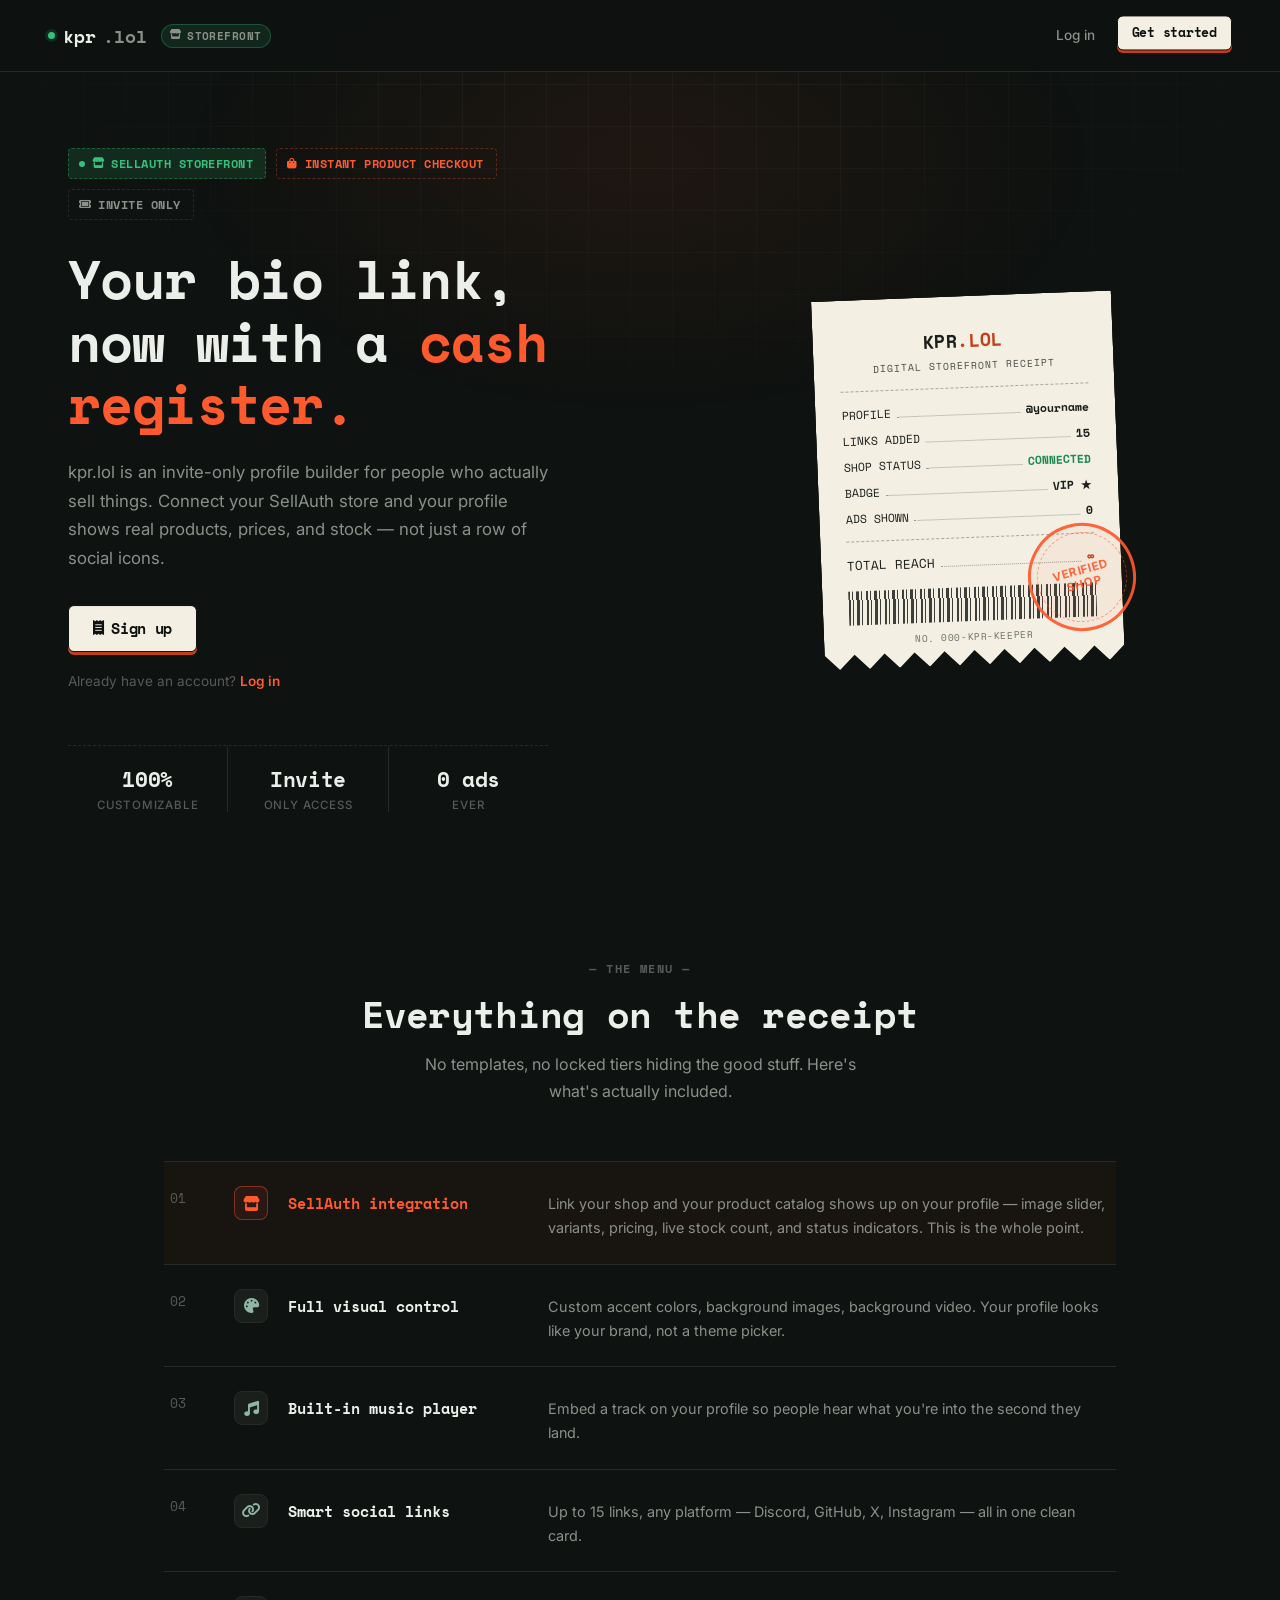
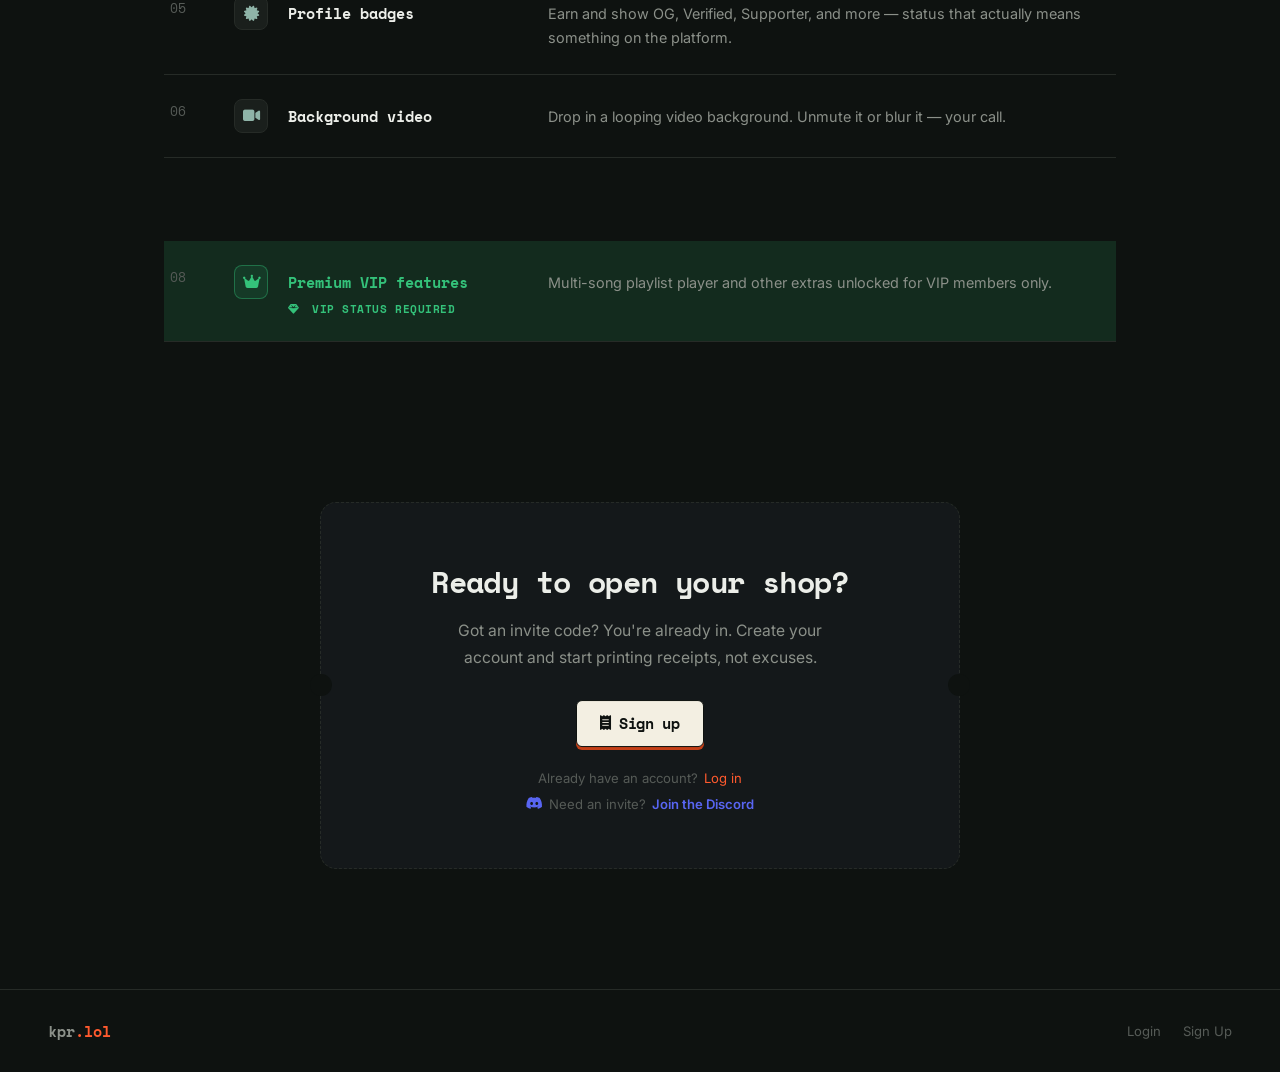
==== commit 29e62a37: "si" ====
--- a/index.html
+++ b/index.html
@@ -86,6 +86,17 @@
       box-shadow: 0 0 0 3px var(--register-dim);
     }
     .nav-brand span { color: var(--text-dim); }
+    .nav-shop-pill {
+      font-family: 'Space Mono', monospace;
+      font-size: 0.68rem; font-weight: 700;
+      background: rgba(52, 194, 122, 0.12);
+      color: var(--register);
+      border: 1px solid rgba(52, 194, 122, 0.3);
+      padding: 3px 8px; border-radius: 20px;
+      display: inline-flex; align-items: center; gap: 5px;
+      margin-left: 6px;
+      text-transform: uppercase; letter-spacing: 0.04em;
+    }
     .nav-actions { display: flex; align-items: center; gap: 20px; }
     .nav-link {
       font-size: 0.85rem; font-weight: 500; color: var(--text-dim);
@@ -371,7 +382,10 @@
   <div class="bg-glow"></div>
 
   <nav>
-    <a href="/" class="nav-brand"><span class="tag-dot"></span>kpr<span>.lol</span></a>
+    <a href="/" class="nav-brand">
+      <span class="tag-dot"></span>kpr<span>.lol</span>
+      <span class="nav-shop-pill"><i class="fas fa-store" style="font-size:0.65rem;"></i> Storefront</span>
+    </a>
     <div class="nav-actions">
       <a href="/login" class="nav-link" id="nav-login">Log in</a>
       <a href="/signup" class="nav-btn" id="nav-signup">
@@ -385,8 +399,9 @@
     <section class="hero">
       <div class="hero-copy">
         <div class="tag-row">
-          <span class="tag-chip live"><span class="dot"></span>SellAuth checkout — live</span>
-          <span class="tag-chip"><i class="fas fa-ticket" style="font-size:0.65rem;"></i>&nbsp;Invite only</span>
+          <span class="tag-chip live"><span class="dot"></span><i class="fas fa-store" style="font-size:0.68rem;"></i> SellAuth Storefront</span>
+          <span class="tag-chip shop-feature" style="border-color: rgba(255,90,46,0.3); color: var(--stamp);"><i class="fas fa-bag-shopping" style="font-size:0.68rem;"></i> Instant Product Checkout</span>
+          <span class="tag-chip"><i class="fas fa-ticket" style="font-size:0.65rem;"></i> Invite only</span>
         </div>
 
         <h1 class="hero-title">
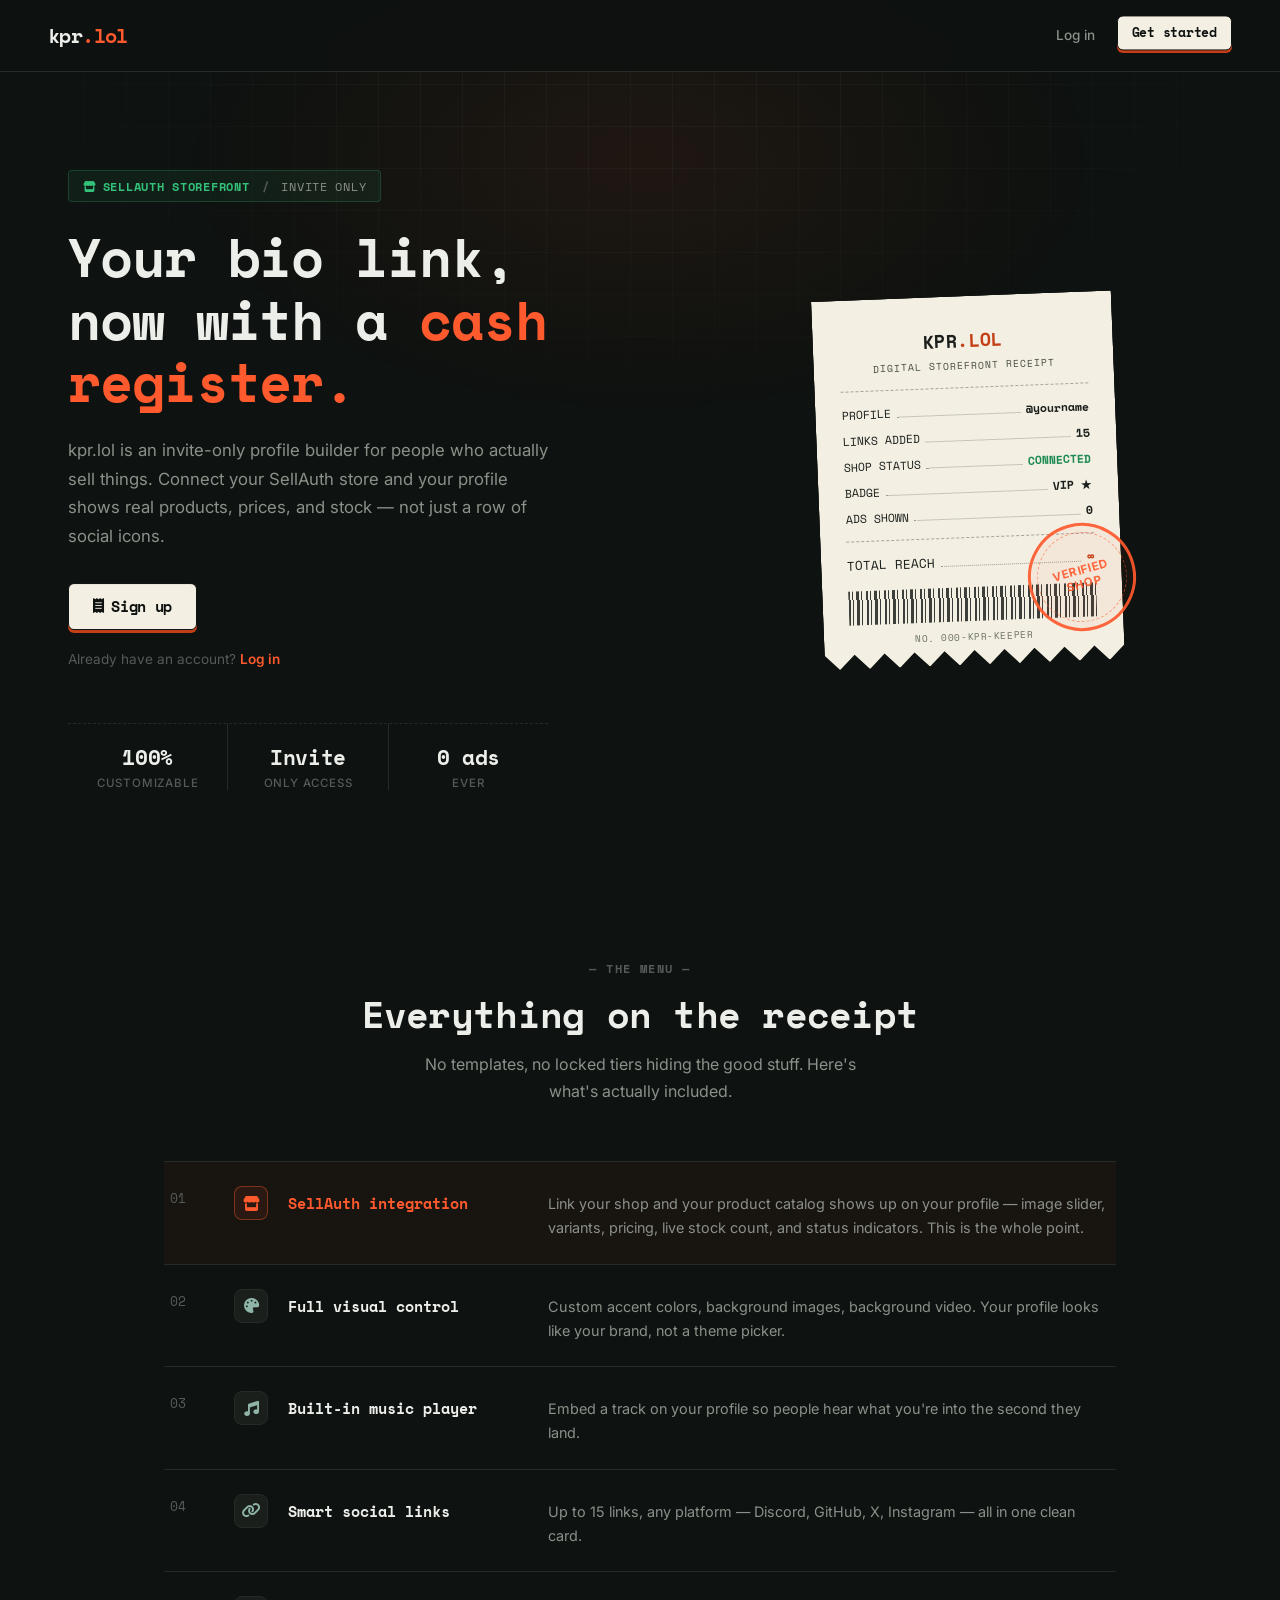
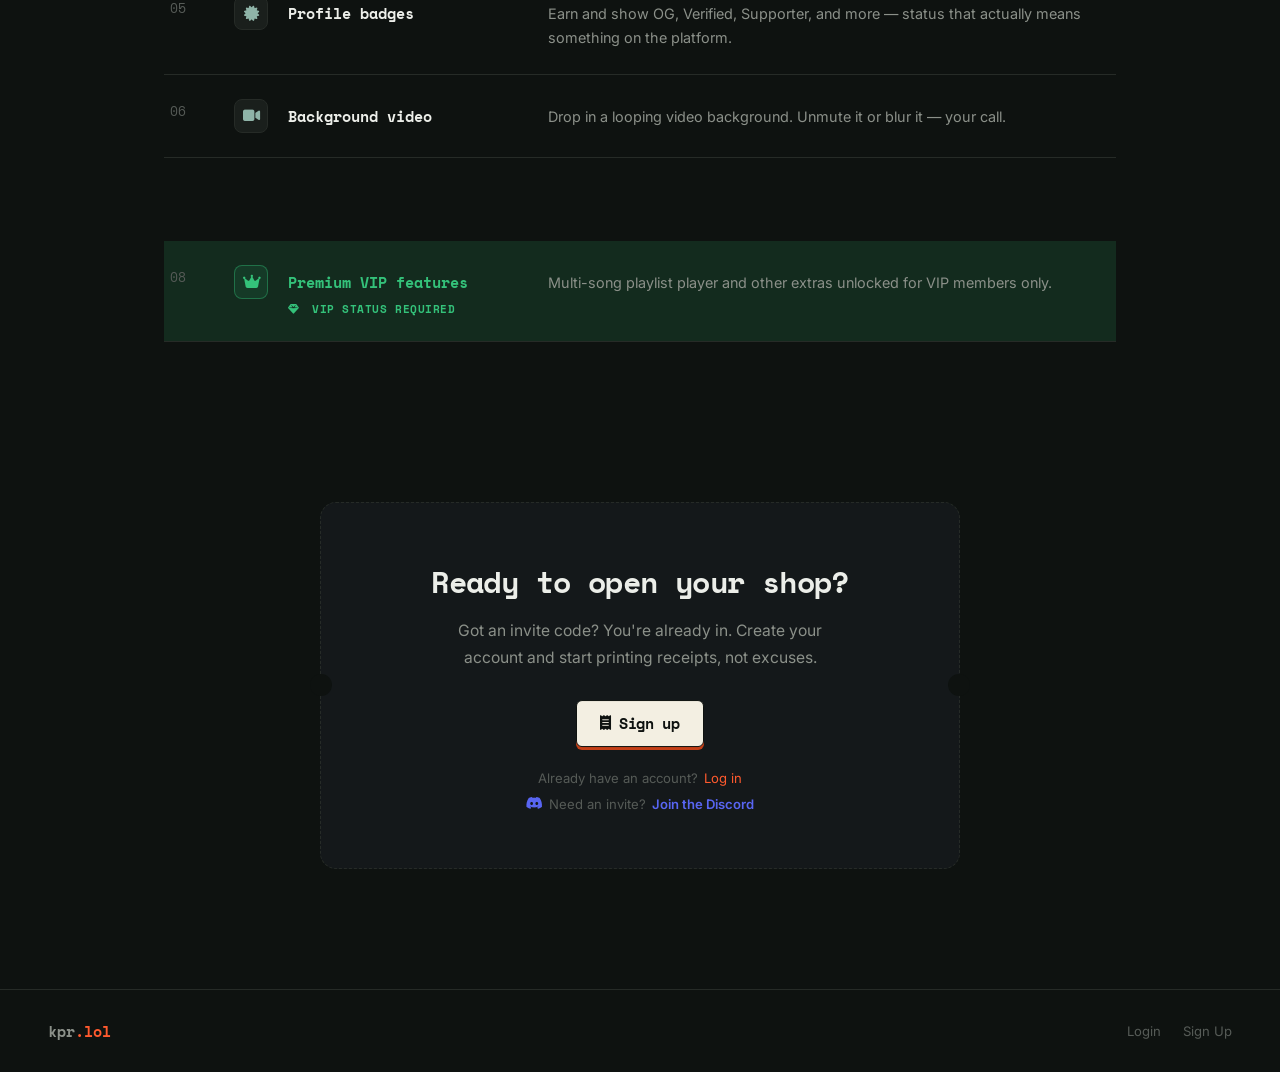
==== commit 9b0add73: "si" ====
--- a/index.html
+++ b/index.html
@@ -77,26 +77,11 @@
     }
     .nav-brand {
       font-family: 'Space Mono', monospace;
-      font-size: 1.15rem; font-weight: 700; color: var(--text);
-      text-decoration: none; letter-spacing: -0.01em;
-      display: flex; align-items: center; gap: 8px;
-    }
-    .nav-brand .tag-dot {
-      width: 7px; height: 7px; border-radius: 50%; background: var(--register);
-      box-shadow: 0 0 0 3px var(--register-dim);
-    }
-    .nav-brand span { color: var(--text-dim); }
-    .nav-shop-pill {
-      font-family: 'Space Mono', monospace;
-      font-size: 0.68rem; font-weight: 700;
-      background: rgba(52, 194, 122, 0.12);
-      color: var(--register);
-      border: 1px solid rgba(52, 194, 122, 0.3);
-      padding: 3px 8px; border-radius: 20px;
-      display: inline-flex; align-items: center; gap: 5px;
-      margin-left: 6px;
-      text-transform: uppercase; letter-spacing: 0.04em;
-    }
+      font-size: 1.25rem; font-weight: 700; color: var(--text);
+      text-decoration: none; letter-spacing: -0.03em;
+      display: flex; align-items: center;
+    }
+    .nav-brand span { color: var(--stamp); }
     .nav-actions { display: flex; align-items: center; gap: 20px; }
     .nav-link {
       font-size: 0.85rem; font-weight: 500; color: var(--text-dim);
@@ -151,17 +136,17 @@
     }
     .hero-copy { max-width: 560px; }
 
-    .tag-row { display: flex; flex-wrap: wrap; gap: 10px; margin-bottom: 28px; }
-    .tag-chip {
-      display: inline-flex; align-items: center; gap: 7px;
-      font-family: 'Space Mono', monospace; font-size: 0.72rem; font-weight: 700;
-      text-transform: uppercase; letter-spacing: 0.04em;
-      padding: 6px 12px 6px 10px; border-radius: 4px;
-      border: 1px dashed var(--line); color: var(--text-dim);
-      position: relative;
-    }
-    .tag-chip.live { color: var(--register); border-color: rgba(52,194,122,0.35); background: var(--register-dim); }
-    .tag-chip .dot { width: 6px; height: 6px; border-radius: 50%; background: currentColor; }
+    .hero-kicker {
+      display: inline-flex; align-items: center; gap: 10px;
+      font-family: 'Space Mono', monospace; font-size: 0.76rem; font-weight: 700;
+      color: var(--register); letter-spacing: 0.06em; text-transform: uppercase;
+      margin-bottom: 24px; padding: 6px 14px;
+      background: rgba(52, 194, 122, 0.08);
+      border: 1px solid rgba(52, 194, 122, 0.22);
+      border-radius: 4px;
+    }
+    .hero-kicker .kicker-divider { color: var(--text-faint); margin: 0 2px; }
+    .hero-kicker .kicker-secondary { color: var(--text-dim); font-weight: 500; }
 
     .hero-title {
       font-family: 'Space Mono', monospace;
@@ -382,10 +367,7 @@
   <div class="bg-glow"></div>
 
   <nav>
-    <a href="/" class="nav-brand">
-      <span class="tag-dot"></span>kpr<span>.lol</span>
-      <span class="nav-shop-pill"><i class="fas fa-store" style="font-size:0.65rem;"></i> Storefront</span>
-    </a>
+    <a href="/" class="nav-brand">kpr<span>.lol</span></a>
     <div class="nav-actions">
       <a href="/login" class="nav-link" id="nav-login">Log in</a>
       <a href="/signup" class="nav-btn" id="nav-signup">
@@ -398,10 +380,10 @@
     <!-- Hero -->
     <section class="hero">
       <div class="hero-copy">
-        <div class="tag-row">
-          <span class="tag-chip live"><span class="dot"></span><i class="fas fa-store" style="font-size:0.68rem;"></i> SellAuth Storefront</span>
-          <span class="tag-chip shop-feature" style="border-color: rgba(255,90,46,0.3); color: var(--stamp);"><i class="fas fa-bag-shopping" style="font-size:0.68rem;"></i> Instant Product Checkout</span>
-          <span class="tag-chip"><i class="fas fa-ticket" style="font-size:0.65rem;"></i> Invite only</span>
+        <div class="hero-kicker animate-in">
+          <span><i class="fas fa-store" style="font-size:0.7rem; margin-right:6px;"></i>SellAuth Storefront</span>
+          <span class="kicker-divider">/</span>
+          <span class="kicker-secondary">Invite Only</span>
         </div>
 
         <h1 class="hero-title">
